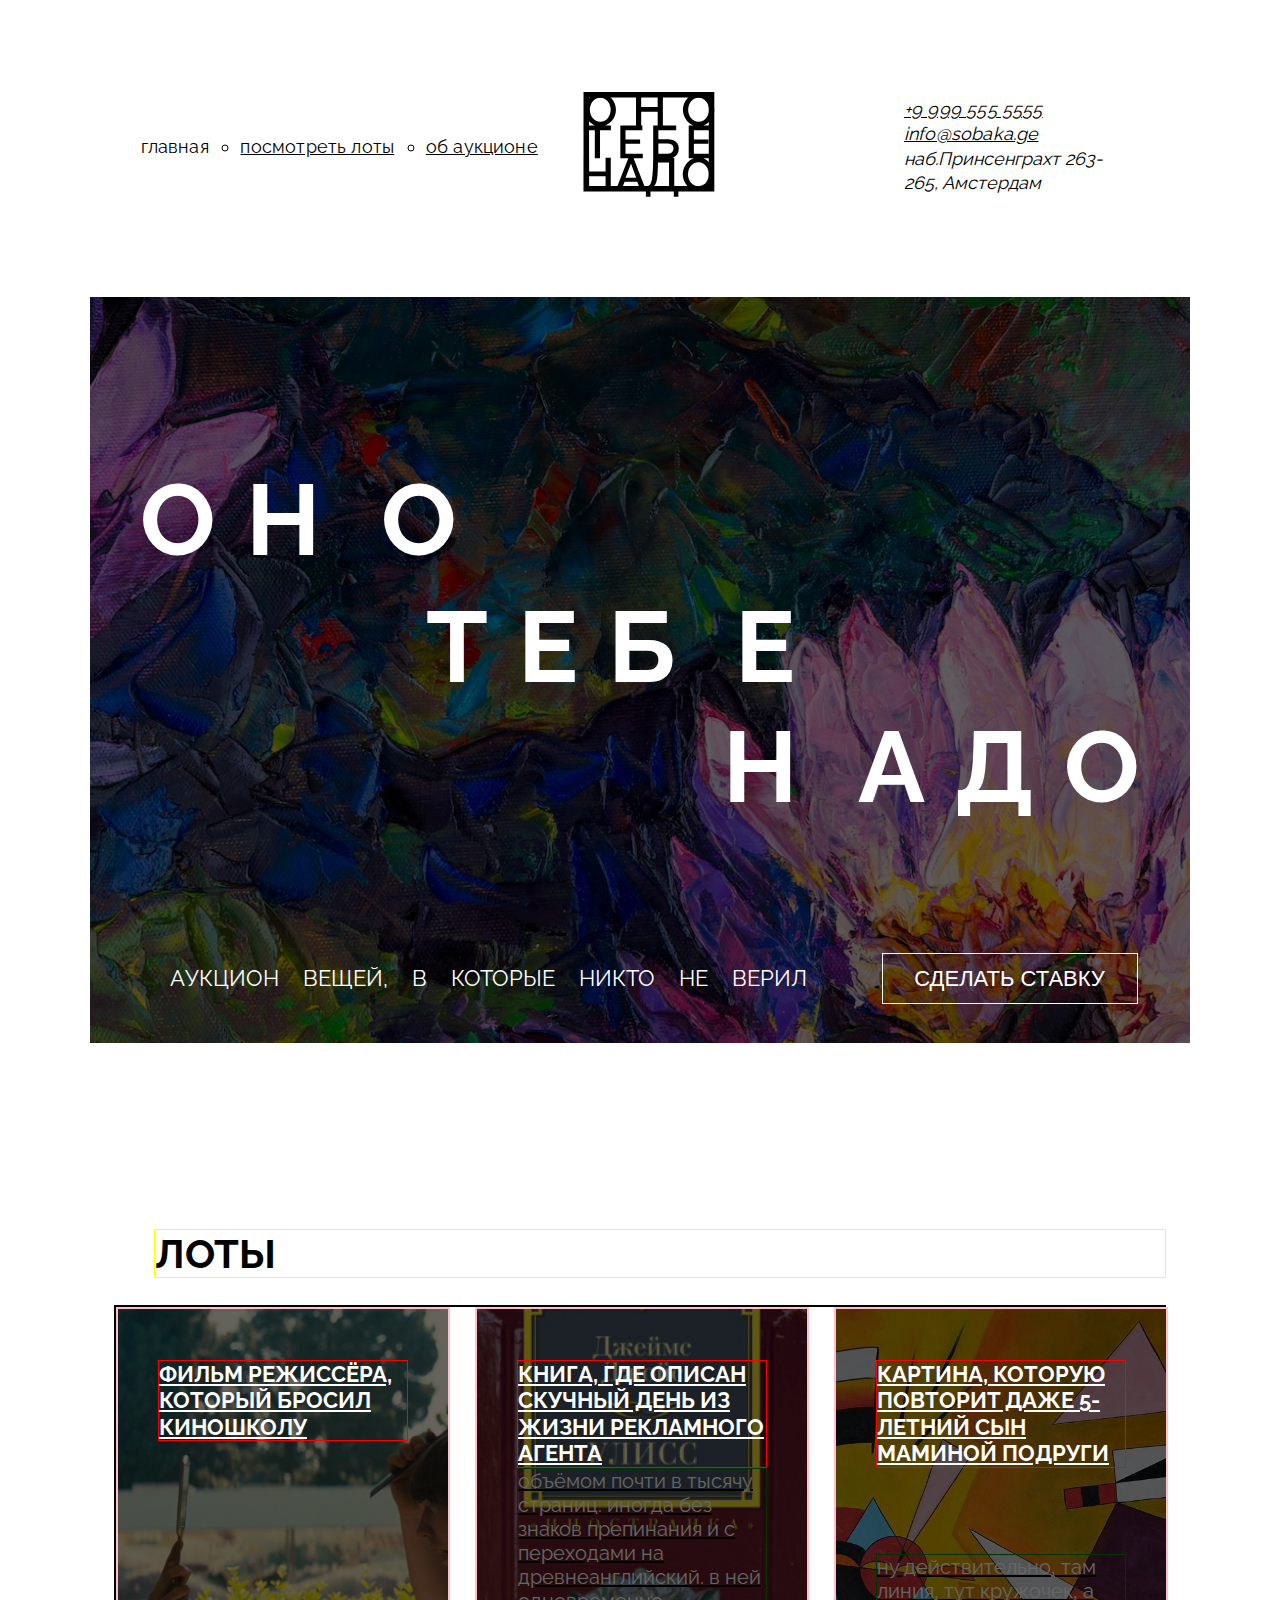
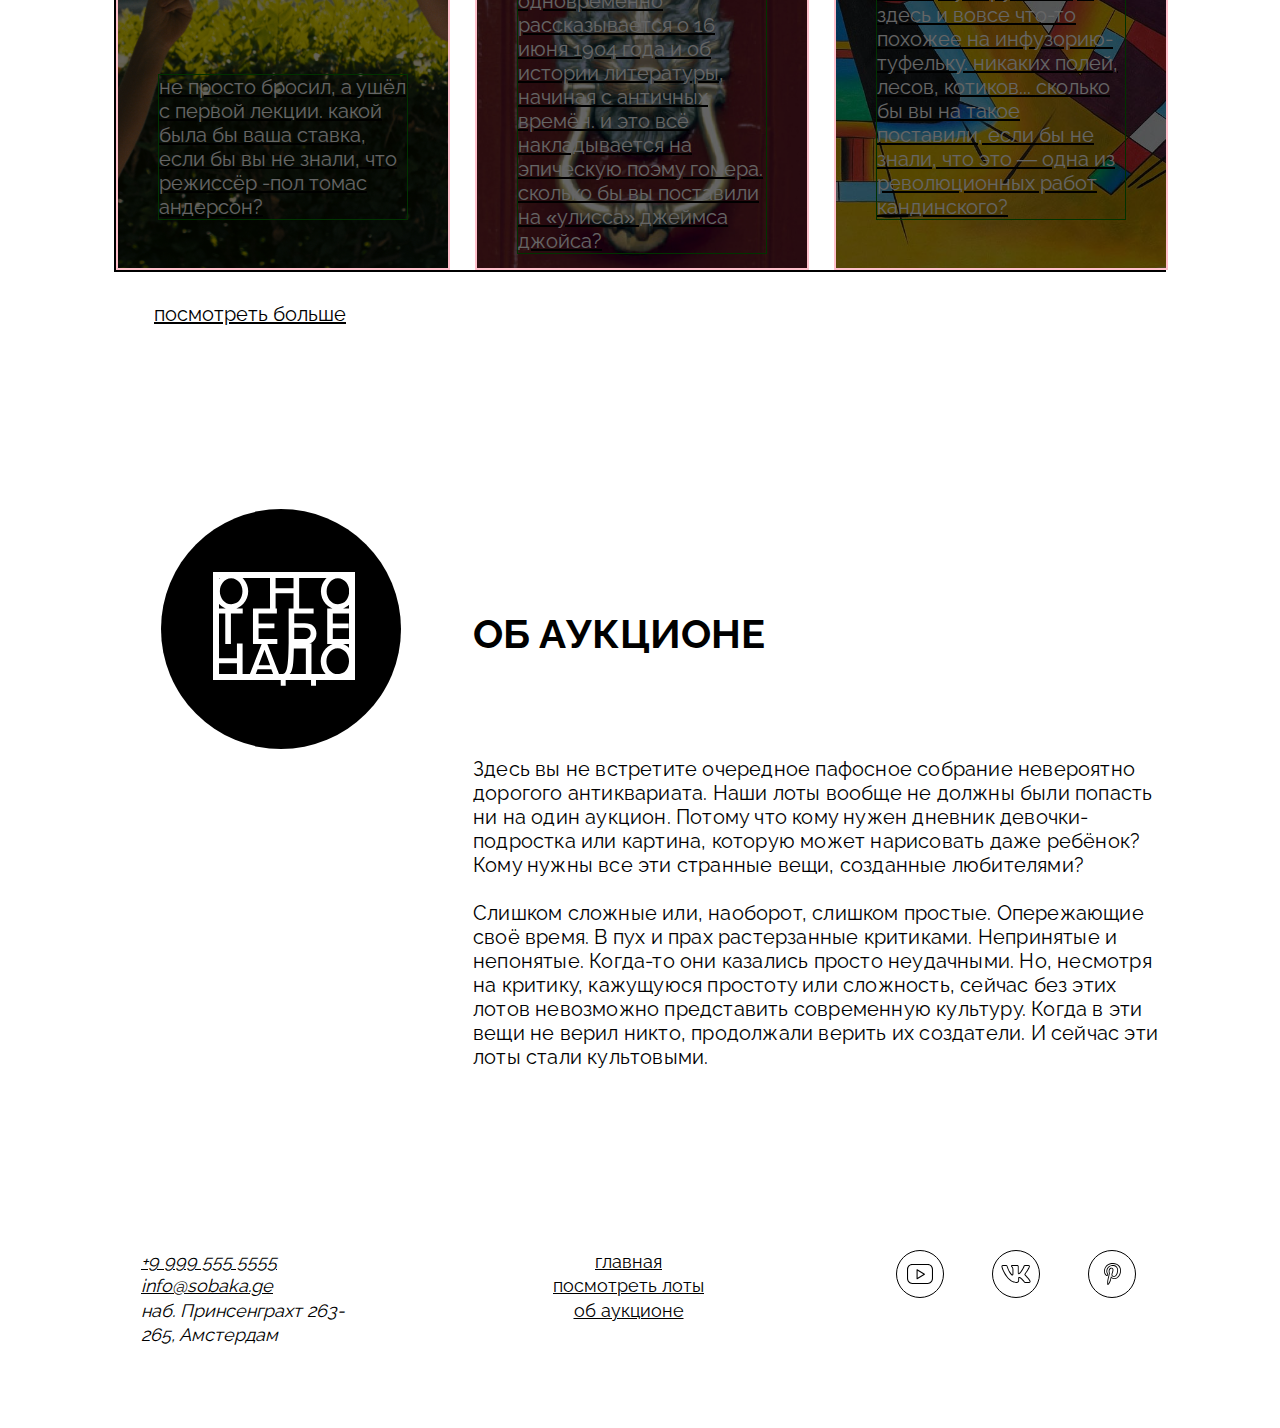
==== index.html @ 17075f92 "Ещё одна версия" ====
<!DOCTYPE html>
<html lang="ru">
<head>
    <meta charset="UTF-8">
    <meta http-equiv="X-UA-Compatible" content="IE=edge"/>
    <meta name="viewport" content="width=device-width, initial-scale=1.0">
    <title>Оно тебе надо</title>
    <link rel="stylesheet" href="fonts/fonts.css">
    <link rel="stylesheet" href="styles/global.css">
    <link rel="stylesheet" href="styles/style.css">
</head>
<body>
    <header class="header">
        <nav class="header-menu">
            <ul class="header-links-list">
                <li class="header-links-list-item header-links-list-active">
                    <a class="header-link header-link-active">главная</a>
                </li>
                <li class="header-links-list-item">
                    <a href="#0" class="header-link">посмотреть лоты</a>
                </li>
                <li class="header-links-list-item">
                    <a href="#0" class="header-link">об аукционе</a>
                </li>
            </ul>
        </nav>
        <div class="header-logo">
            <a href="#0">
                <img src="images/логотипы/logo-black.svg" alt="Логотип проекта" class="header-logo-image">
            </a>
        </div>
        <address class="header-address">
            <a href="tel:+99995555555" class="contact-link">+9 999 555 5555</a>
            <a href="mailto:info@sobaka.ge" class="contact-link">info@sobaka.ge</a>наб.Принсенграхт 263- <br> 265, Амстердам
        </address>
    </header>
    <main>
        <section class="cover">
            <div class="overlay">
            </div>
            <h1 class="cover-title">
                <span class="aligned-text">o<span class="letter-spacing-extended">но</span></span>
                <span class="aligned-text-center">те<span class="letter-spacing-extended">бе</span></span>
                <span class="aligned-text-right"><span class="letter-spacing-extended">н</span>ад<span class="no-letter-spacing">о</span></span>
            </h1>
            <div class="cover-description">
                <p class="text-description">Аукцион вещей, в которые никто не верил</p>
                <button class="button" type="submit">Сделать ставку</button>
            </div>
        </section>
        <section class="lots">
            <h2 class="lots-title">Лоты</h2>
            <ul class="list-lots">
                <li>
                    <a href="#0">
                        <article class="card card-film">
                            <div class="overlay"></div>
                            <h3 class="card-title">Фильм режиссёра, который бросил киношколу</h3>
                            <P class="card-text">
                                Не просто бросил, а ушёл с первой лекции. Какой была бы ваша ставка, если бы вы не знали, что режиссёр -Пол Томас Андерсон?
                            </P>
                        </article>
                    </a>
                </li>
                <li class="lots-card-list-item">
                    <a href="#0" class="card-link">
                        <article class="card card-book">
                            <div class="overlay"></div>
                            <h3 class="card-title">Книга, где описан скучный день из жизни рекламного агента</h3>
                            <p class="card-text">
                                Объёмом почти в тысячу страниц. Иногда без знаков препинания и с переходами на древнеанглийский. В ней одновременно рассказывается о 16 июня 1904 года и об истории литературы, начиная с античных времён. И это всё накладывается на эпическую поэму Гомера. Сколько бы вы поставили на «Улисса» Джеймса Джойса?
                            </p>
                        </article>
                    </a>
                </li>
                <li class="lots-card-list-item">
                    <a href="#0" class="card-link">
                        <article class="card card-picture">
                            <div class="overlay">
                            </div>
                            <h3 class="card-title">Картина, которую повторит даже 5-летний сын маминой подруги</h3>
                            <p class="card-text">Ну действительно, там линия, тут кружочек, а здесь и вовсе что-то похожее на инфузорию-туфельку. Никаких полей, лесов, котиков... Сколько бы вы на такое поставили, если бы не знали, что это — одна из революционных работ Кандинского?</p>
                        </article>
                    </a>
                </li>
            </ul>
            <a href="#0" class="more-link">посмотреть больше</a>
        </section>
        <section class="about">
            <div class="about-column">
                <div class="about-logo">
                    <img 
                    src="images/логотипы/logo-white.svg" 
                    alt="Логотип проекта" 
                    class="about-logo-image"/> 
                </div>
                <article>
                    <h2 class="about-title">об аукционе</h2>
                    <p class="about-text">Здесь вы не встретите очередное пафосное собрание невероятно дорогого антиквариата. Наши лоты вообще не должны были попасть ни на один аукцион. Потому что кому нужен дневник девочки-подростка или картина, которую может нарисовать даже ребёнок? Кому нужны все эти странные вещи, созданные любителями?</p>
                    <p class="about-text">Слишком сложные или, наоборот, слишком простые. Опережающие своё время. В пух и прах растерзанные критиками. Непринятые и непонятые. Когда-то они казались просто неудачными. Но, несмотря
                        на критику, кажущуюся простоту или сложность, сейчас без этих лотов невозможно представить современную культуру. Когда в эти вещи не верил никто, продолжали верить их создатели. И сейчас эти лоты стали культовыми. </p>
                </article>
            </div>
        </section>
    </main>
    <footer class="footer">
        <address class="contact-address footer-address">        
            <a href="tel:+99995555555">+9 999 555 5555</a> <br>
            <a href="mailto:info@sobaka.ge">info@sobaka.ge</a> <br>
                    наб. Принсенграхт 263- 
                    <br> 265, Амстердам
            </address>
        <nav class="footer-menu">
            <ul class="footer-link-list">
                <li class="footer-link-item ">
                    <a class="item-no-underline" href="#0">главная</a>
                </li>
                <li class="footer-link-item">
                    <a class="item-no-underline" href="#0">посмотреть лоты</a></li>
                <li class="footer-link-item">
                    <a class="item-no-underline" href="#0">об аукционе</a> </li>
            </ul>
        </nav>
        <ul class="logo-menu">
            <li class="logo-link-item">
                <a href="#0"></a>
                    <img class="img-logo" 
                    src="images/icons/yt.svg" 
                    alt="иконка ютуба">
            </li>
            <li class="logo-link-item">
                <a href="#0"></a>
                    <img 
                    class="img-logo" 
                    src="images/icons/vk (1).svg" 
                    alt="иконка вк">
            </li>
            <li class="logo-link-item">
                <a href="#0"></a>
                    <img 
                    class="img-logo" 
                    src="images/icons/pinterest (1).svg" 
                    alt="иконка пинтереста">
            </li>
        </ul>
    </footer>
</body>
</html>
---- fonts/fonts.css ----
@font-face {
  font-family: Raleway;
  src:
    url(./Raleway-Regular.woff2) format('woff2'),
    url(./Raleway-Regular.woff) format('woff');
  font-weight: normal;
  font-display: swap;
}

@font-face {
  font-family: Raleway;
  src:
    url(./Raleway-Bold.woff2) format('woff2'),
    url(./Raleway-Bold.woff) format('woff');
  font-weight: bold;
  font-display: swap;
}
---- styles/global.css ----
*,
*::before,
*::after { 
    box-sizing: border-box;
} 

body {
    width: 1100px;
    height: 3028px;
    margin: 0 auto;
    font-family: Raleway, sans-serif;
    color: black;
    font-size: 18px;
    font-style: normal;
    font-weight: 400;
    line-height: normal;
}

h1,
h2,
h3,
h4,
h5,
h6,
p,
ul,
ol,
li,
blockquote {
    margin: 0;
    padding: 0;
}

a {
    color: inherit;
}

img {
    width: 100%;
}
---- styles/style.css ----
.header {
  padding: 92px 52px 96px 50.52px;
  display: grid;
  grid-template-columns: 1fr 1fr 1fr;
  align-items: center;
  gap: 36px;
}

.header-logo-image {
  width: 148px;
  height: 105px;
}

.header-links-list {
  display: flex;
  list-style: circle;
  gap: 31.7px;
  letter-spacing: 0.18px;
  white-space: nowrap;
}

.header-links-list-active {
  list-style: none;
  text-decoration: none;
}

.header-address {
  display: flex;
  flex-direction: column;
  align-items: start;
  padding-left: 30px;
  line-height: 24.3px;
}

.contact-link {
  letter-spacing: 0.18px;
}

.cover {
  padding: 165px 50px 51px;
  margin-bottom: 186px;
  position: relative;
  background-image: url(../images/cover.jpg);
  background-size: cover;
  background-repeat: no-repeat;
  background-position: center;
}

.overlay {
  background-color: rgba(0, 0, 0, 0.6);
  background-size: cover;
  inset: 0;
  position: absolute;
  z-index: 1;
}

.cover-title {
  color: white;
  display: flex;
  flex-direction: column;
  position: relative;
  z-index: 2;
  gap: 20px;
  font-weight: 700;
  font-size: 100px;
  text-transform: uppercase;
  letter-spacing: 30px;
  word-spacing: 20px;
  line-height: 100px;
}

.cover-description {
  padding-top: 147px;
  display: flex;
  flex-direction: row;
  align-items: center;
  position: relative;
  z-index: 2;
}

.text-description {
  color: white;
  font-size: 22px;
  text-transform: uppercase;
  line-height: 28px;
  word-spacing: 18px;
  padding-left: 30px;
}

.button {
  color: white;
  background-color: transparent;
  font-size: 22px;
  font-weight: 500;
  text-transform: uppercase;
  width: 256px;
  height: 51px;
  border: 1px solid white;
  padding: 12px 32px 11px 31px;
  position: absolute;
  white-space: nowrap;
  left: 742px;
}

.aligned-text :first-child {
  line-height: 115px;
}

.aligned-text {
  display: flex;
  justify-content: start;
  align-items: center;
}

.aligned-text-center {
  display: flex;
  justify-content: center;
  align-items: center;
}

.aligned-text-right {
  display: flex;
  justify-content: end;
  align-items: end;
}

.letter-spacing-extended {
  letter-spacing: 60px;
}

.no-letter-spacing {
  letter-spacing: 0;
}

.lots {
  margin: 0 24px;
}

.lots-title {
  margin: 0 0 27px 40px;
  font-size: 40px;
  font-weight: 700;
  text-transform: uppercase;
  border: 1px solid yellow;
}

.list-lots {
  display: flex;
  gap: 25px;
  position: relative;
  z-index: 1;
  list-style: none;
  flex-wrap: nowrap;
  border: 2px solid black;
}

.card {
  border: 2px solid pink;
  display: flex;
  flex-direction: column;
  color: white;
  font-size: 22px;
  line-height: 26.4px;
  width: 334px;
  height: 563px;
  position: relative;
  background-position: center;
  background-size: cover;
  background-repeat: no-repeat;
  text-transform: uppercase;
  padding: 0 40px 48px 40px;
  justify-content: space-between;
}

.card-title {
  border: 1px solid red;
  text-align: left;
  font-size: 22px;
  text-decoration-line: underline;
  position: relative;
  z-index: 2;
  line-height: 26.4px;
  display: flex;
  flex-wrap: no-wrap;
  margin-top: 51px;
}

.card-text {
  border: 1px solid green;
  display: flex;
  position: relative;
  text-decoration: none;
  text-transform: lowercase;
  font-size: 20px;
  line-height: 24px;
  align-items: start;
}

.card-film {
  background-image: url(../images/лоты/card-lot-01.jpg);
}

.card-book {
  background-image: url(../images/лоты/card-lot-02.jpg);
}

.card-picture {
  background-image: url(../images/лоты/card-lot-03.jpg);
}

.more-link {
  display: block;
  margin: 30px 0 148px 40px;
  font-size: 20px;
}

.about {
  padding: 35px 24px 157px 71px;
}

.about-column {
  display: flex;
  justify-content: start;
}

.about-logo {
  width: 240px;
  border-radius: 50%;
  display: flex;
  align-self: start;
  background-color: black;
}

.about-logo-image {
  margin: 63px 48px;
  width: 148px;
  height: 114px;
}

.about-title {
  padding: 101px 0 100px 72px;
  display: flex;
  justify-content: start;
  justify-self: start;
  text-transform: uppercase;
  font-size: 40px;
  font-weight: 700;
}

.about-text {
  padding: 0 0 24px 72px;
  display: flex;
  font-size: 20px;
  line-height: 24px;
  gap: 26px;
  letter-spacing: 0.2px;
}

.footer {
  display: flex;
  text-align: center;
  padding: 0 50px 0 51px;
  line-height: 24.3px;
}

.footer-link-item {
  list-style: none;
}

.logo-menu {
  display: flex;
  padding-left: 144px;
  align-items: center;
}

.img-logo {
  width: 48px;
}

.logo-link-item {
  list-style: none;
  display: flex;
  align-self: start;
  padding-left: 48px;
}

.footer-address {
  text-align: left;
  white-space: nowrap;
}

.footer-menu {
  padding-left: 208px;
  white-space: nowrap;
}
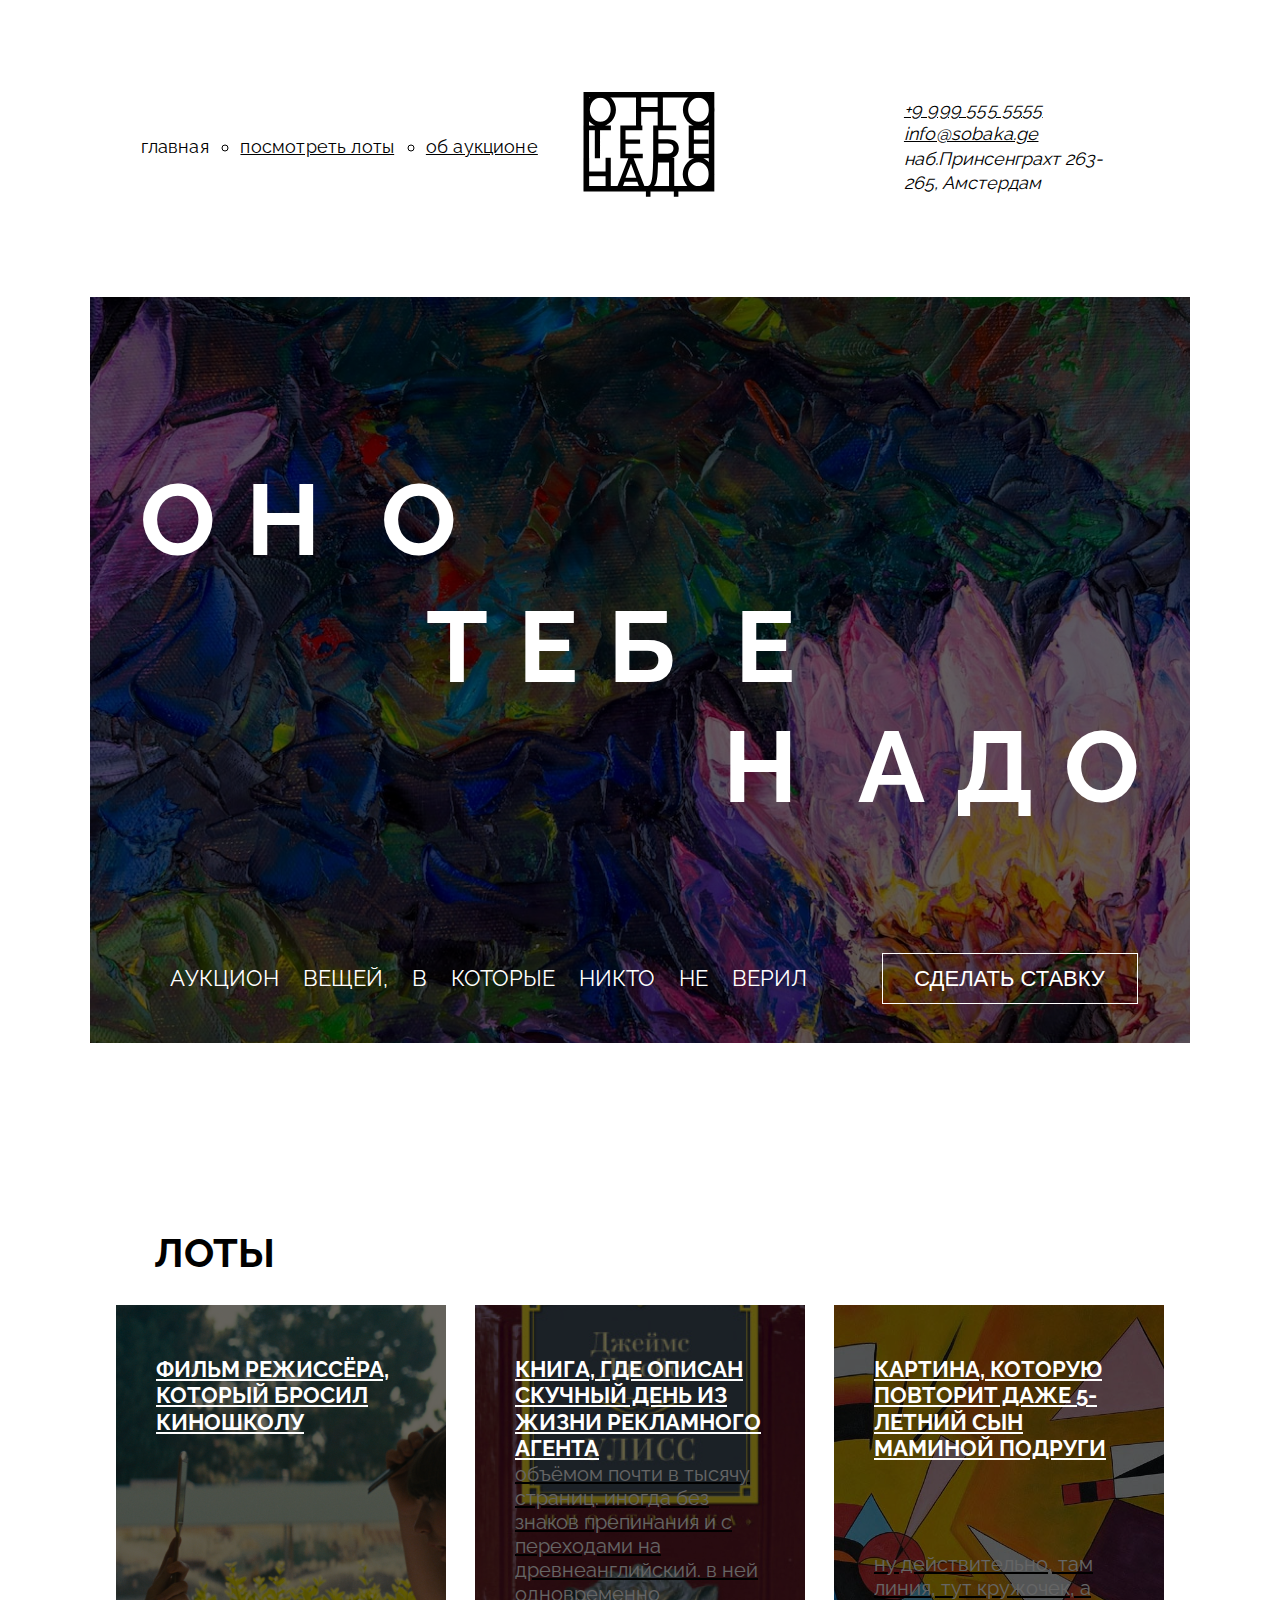
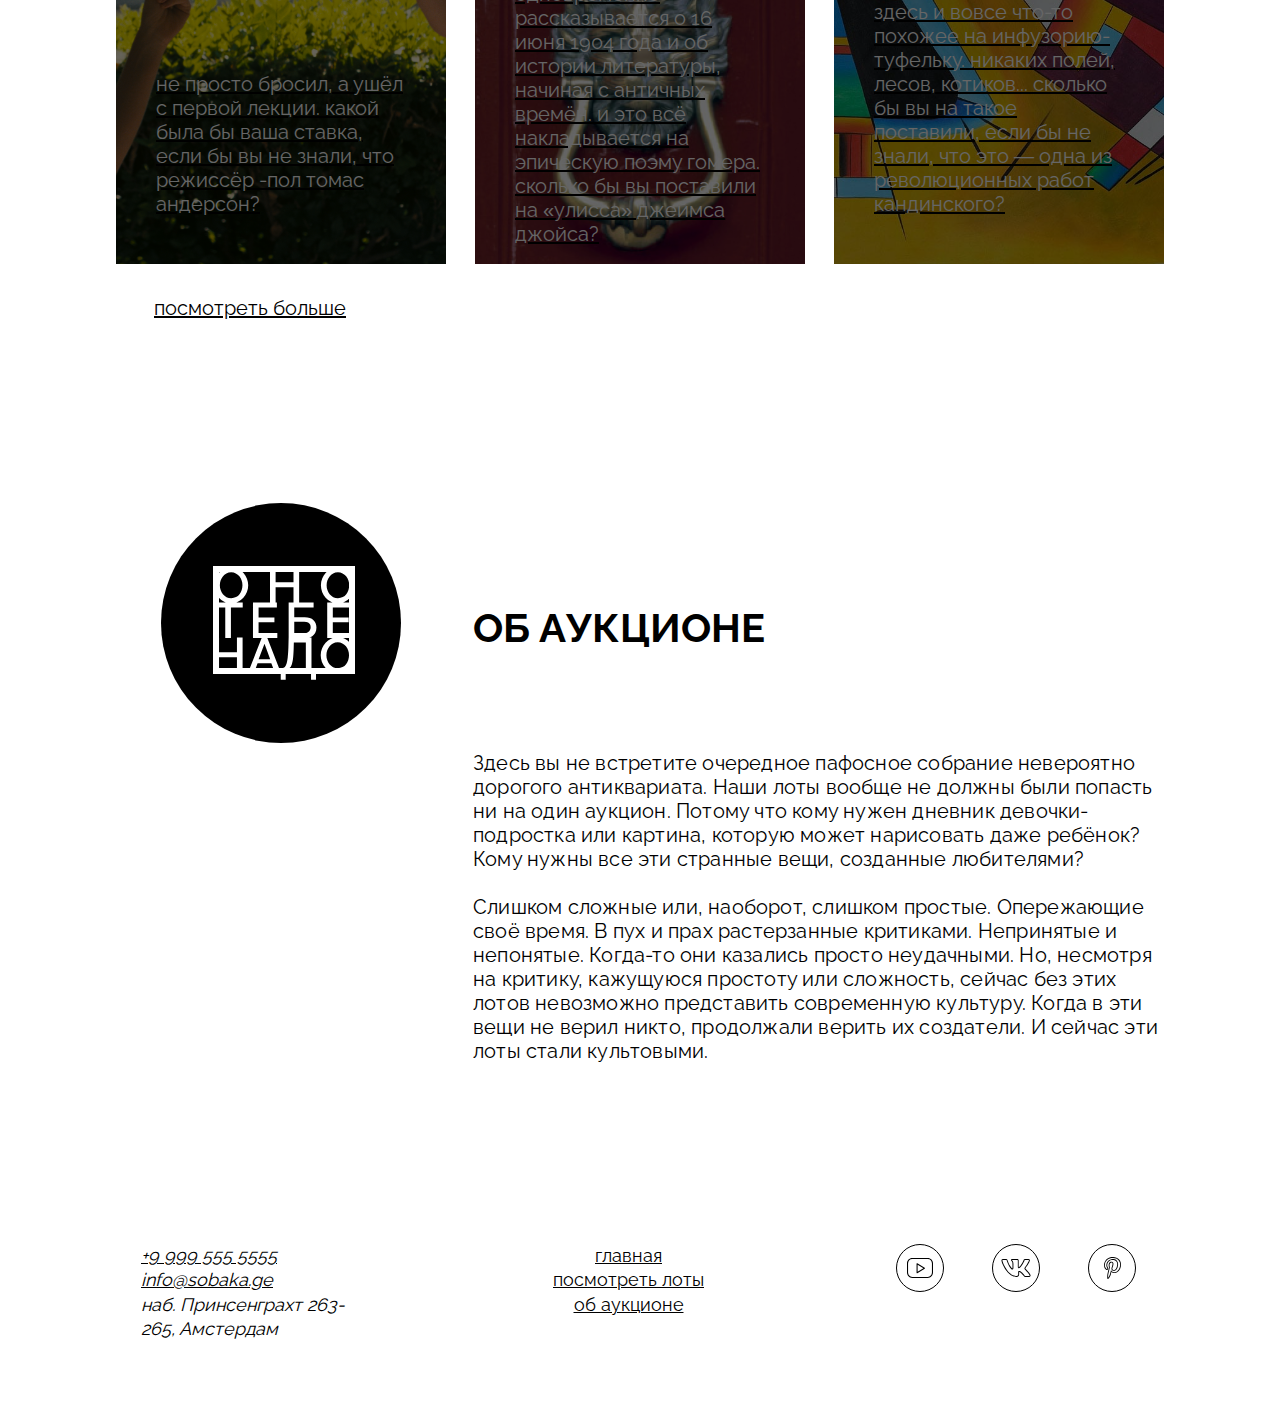
==== commit e090cd71: "two" ====
--- a/index.html
+++ b/index.html
@@ -1,149 +1,193 @@
-
 <!DOCTYPE html>
 <html lang="ru">
-<head>
-    <meta charset="UTF-8">
-    <meta http-equiv="X-UA-Compatible" content="IE=edge"/>
-    <meta name="viewport" content="width=device-width, initial-scale=1.0">
+  <head>
+    <meta charset="UTF-8" />
+    <meta http-equiv="X-UA-Compatible" content="IE=edge" />
+    <meta name="viewport" content="width=device-width, initial-scale=1.0" />
     <title>Оно тебе надо</title>
-    <link rel="stylesheet" href="fonts/fonts.css">
-    <link rel="stylesheet" href="styles/global.css">
-    <link rel="stylesheet" href="styles/style.css">
-</head>
-<body>
+    <link rel="stylesheet" href="fonts/fonts.css" />
+    <link rel="stylesheet" href="styles/global.css" />
+    <link rel="stylesheet" href="styles/style.css" />
+  </head>
+  <body>
     <header class="header">
-        <nav class="header-menu">
-            <ul class="header-links-list">
-                <li class="header-links-list-item header-links-list-active">
-                    <a class="header-link header-link-active">главная</a>
-                </li>
-                <li class="header-links-list-item">
-                    <a href="#0" class="header-link">посмотреть лоты</a>
-                </li>
-                <li class="header-links-list-item">
-                    <a href="#0" class="header-link">об аукционе</a>
-                </li>
-            </ul>
-        </nav>
-        <div class="header-logo">
-            <a href="#0">
-                <img src="images/логотипы/logo-black.svg" alt="Логотип проекта" class="header-logo-image">
-            </a>
-        </div>
-        <address class="header-address">
-            <a href="tel:+99995555555" class="contact-link">+9 999 555 5555</a>
-            <a href="mailto:info@sobaka.ge" class="contact-link">info@sobaka.ge</a>наб.Принсенграхт 263- <br> 265, Амстердам
-        </address>
+      <nav class="header-menu">
+        <ul class="header-links-list">
+          <li class="header-links-list-item header-links-list-active">
+            <a class="header-link header-link-active">главная</a>
+          </li>
+          <li class="header-links-list-item">
+            <a href="#0" class="header-link">посмотреть лоты</a>
+          </li>
+          <li class="header-links-list-item">
+            <a href="#0" class="header-link">об аукционе</a>
+          </li>
+        </ul>
+      </nav>
+      <div class="header-logo">
+        <a href="#0">
+          <img
+            src="images/логотипы/logo-black.svg"
+            alt="Логотип проекта"
+            class="header-logo-image"
+          />
+        </a>
+      </div>
+      <address class="header-address">
+        <a href="tel:+99995555555" class="contact-link">+9 999 555 5555</a>
+        <a href="mailto:info@sobaka.ge" class="contact-link">info@sobaka.ge</a
+        >наб.Принсенграхт 263- <br />
+        265, Амстердам
+      </address>
     </header>
     <main>
-        <section class="cover">
-            <div class="overlay">
-            </div>
-            <h1 class="cover-title">
-                <span class="aligned-text">o<span class="letter-spacing-extended">но</span></span>
-                <span class="aligned-text-center">те<span class="letter-spacing-extended">бе</span></span>
-                <span class="aligned-text-right"><span class="letter-spacing-extended">н</span>ад<span class="no-letter-spacing">о</span></span>
-            </h1>
-            <div class="cover-description">
-                <p class="text-description">Аукцион вещей, в которые никто не верил</p>
-                <button class="button" type="submit">Сделать ставку</button>
-            </div>
-        </section>
-        <section class="lots">
-            <h2 class="lots-title">Лоты</h2>
-            <ul class="list-lots">
-                <li>
-                    <a href="#0">
-                        <article class="card card-film">
-                            <div class="overlay"></div>
-                            <h3 class="card-title">Фильм режиссёра, который бросил киношколу</h3>
-                            <P class="card-text">
-                                Не просто бросил, а ушёл с первой лекции. Какой была бы ваша ставка, если бы вы не знали, что режиссёр -Пол Томас Андерсон?
-                            </P>
-                        </article>
-                    </a>
-                </li>
-                <li class="lots-card-list-item">
-                    <a href="#0" class="card-link">
-                        <article class="card card-book">
-                            <div class="overlay"></div>
-                            <h3 class="card-title">Книга, где описан скучный день из жизни рекламного агента</h3>
-                            <p class="card-text">
-                                Объёмом почти в тысячу страниц. Иногда без знаков препинания и с переходами на древнеанглийский. В ней одновременно рассказывается о 16 июня 1904 года и об истории литературы, начиная с античных времён. И это всё накладывается на эпическую поэму Гомера. Сколько бы вы поставили на «Улисса» Джеймса Джойса?
-                            </p>
-                        </article>
-                    </a>
-                </li>
-                <li class="lots-card-list-item">
-                    <a href="#0" class="card-link">
-                        <article class="card card-picture">
-                            <div class="overlay">
-                            </div>
-                            <h3 class="card-title">Картина, которую повторит даже 5-летний сын маминой подруги</h3>
-                            <p class="card-text">Ну действительно, там линия, тут кружочек, а здесь и вовсе что-то похожее на инфузорию-туфельку. Никаких полей, лесов, котиков... Сколько бы вы на такое поставили, если бы не знали, что это — одна из революционных работ Кандинского?</p>
-                        </article>
-                    </a>
-                </li>
-            </ul>
-            <a href="#0" class="more-link">посмотреть больше</a>
-        </section>
-        <section class="about">
-            <div class="about-column">
-                <div class="about-logo">
-                    <img 
-                    src="images/логотипы/logo-white.svg" 
-                    alt="Логотип проекта" 
-                    class="about-logo-image"/> 
-                </div>
-                <article>
-                    <h2 class="about-title">об аукционе</h2>
-                    <p class="about-text">Здесь вы не встретите очередное пафосное собрание невероятно дорогого антиквариата. Наши лоты вообще не должны были попасть ни на один аукцион. Потому что кому нужен дневник девочки-подростка или картина, которую может нарисовать даже ребёнок? Кому нужны все эти странные вещи, созданные любителями?</p>
-                    <p class="about-text">Слишком сложные или, наоборот, слишком простые. Опережающие своё время. В пух и прах растерзанные критиками. Непринятые и непонятые. Когда-то они казались просто неудачными. Но, несмотря
-                        на критику, кажущуюся простоту или сложность, сейчас без этих лотов невозможно представить современную культуру. Когда в эти вещи не верил никто, продолжали верить их создатели. И сейчас эти лоты стали культовыми. </p>
-                </article>
-            </div>
-        </section>
+      <section class="cover">
+        <div class="overlay"></div>
+        <h1 class="cover-title">
+          <span class="aligned-text"
+            >o<span class="letter-spacing-extended">но</span></span
+          >
+          <span class="aligned-text-center"
+            >те<span class="letter-spacing-extended">бе</span></span
+          >
+          <span class="aligned-text-right"
+            ><span class="letter-spacing-extended">н</span>ад<span
+              class="no-letter-spacing"
+              >о</span
+            ></span
+          >
+        </h1>
+        <div class="cover-description">
+          <p class="text-description">
+            Аукцион вещей, в которые никто не верил
+          </p>
+          <button class="button" type="submit">Сделать ставку</button>
+        </div>
+      </section>
+      <section class="lots">
+        <h2 class="lots-title">Лоты</h2>
+        <ul class="list-lots">
+          <li>
+            <a href="#0">
+              <article class="card card-film">
+                <div class="overlay"></div>
+                <h3 class="card-title">
+                  Фильм режиссёра, который бросил киношколу
+                </h3>
+                <p class="card-text">
+                  Не просто бросил, а ушёл с первой лекции. Какой была бы ваша
+                  ставка, если бы вы не знали, что режиссёр -Пол Томас Андерсон?
+                </p>
+              </article>
+            </a>
+          </li>
+          <li class="lots-card-list-item">
+            <a href="#0" class="card-link">
+              <article class="card card-book">
+                <div class="overlay"></div>
+                <h3 class="card-title">
+                  Книга, где описан скучный день из жизни рекламного агента
+                </h3>
+                <p class="card-text">
+                  Объёмом почти в тысячу страниц. Иногда без знаков препинания и
+                  с переходами на древнеанглийский. В ней одновременно
+                  рассказывается о 16 июня 1904 года и об истории литературы,
+                  начиная с античных времён. И это всё накладывается на
+                  эпическую поэму Гомера. Сколько бы вы поставили на «Улисса»
+                  Джеймса Джойса?
+                </p>
+              </article>
+            </a>
+          </li>
+          <li class="lots-card-list-item">
+            <a href="#0" class="card-link">
+              <article class="card card-picture">
+                <div class="overlay"></div>
+                <h3 class="card-title">
+                  Картина, которую повторит даже 5-летний сын маминой подруги
+                </h3>
+                <p class="card-text">
+                  Ну действительно, там линия, тут кружочек, а здесь и вовсе
+                  что-то похожее на инфузорию-туфельку. Никаких полей, лесов,
+                  котиков... Сколько бы вы на такое поставили, если бы не знали,
+                  что это — одна из революционных работ Кандинского?
+                </p>
+              </article>
+            </a>
+          </li>
+        </ul>
+        <a href="#0" class="more-link">посмотреть больше</a>
+      </section>
+      <section class="about">
+        <div class="about-column">
+          <div class="about-logo">
+            <img
+              src="images/логотипы/logo-white.svg"
+              alt="Логотип проекта"
+              class="about-logo-image"
+            />
+          </div>
+          <article>
+            <h2 class="about-title">об аукционе</h2>
+            <p class="about-text">
+              Здесь вы не встретите очередное пафосное собрание невероятно
+              дорогого антиквариата. Наши лоты вообще не должны были попасть ни
+              на один аукцион. Потому что кому нужен дневник девочки-подростка
+              или картина, которую может нарисовать даже ребёнок? Кому нужны все
+              эти странные вещи, созданные любителями?
+            </p>
+            <p class="about-text">
+              Слишком сложные или, наоборот, слишком простые. Опережающие своё
+              время. В пух и прах растерзанные критиками. Непринятые и
+              непонятые. Когда-то они казались просто неудачными. Но, несмотря
+              на критику, кажущуюся простоту или сложность, сейчас без этих
+              лотов невозможно представить современную культуру. Когда в эти
+              вещи не верил никто, продолжали верить их создатели. И сейчас эти
+              лоты стали культовыми.
+            </p>
+          </article>
+        </div>
+      </section>
     </main>
     <footer class="footer">
-        <address class="contact-address footer-address">        
-            <a href="tel:+99995555555">+9 999 555 5555</a> <br>
-            <a href="mailto:info@sobaka.ge">info@sobaka.ge</a> <br>
-                    наб. Принсенграхт 263- 
-                    <br> 265, Амстердам
-            </address>
-        <nav class="footer-menu">
-            <ul class="footer-link-list">
-                <li class="footer-link-item ">
-                    <a class="item-no-underline" href="#0">главная</a>
-                </li>
-                <li class="footer-link-item">
-                    <a class="item-no-underline" href="#0">посмотреть лоты</a></li>
-                <li class="footer-link-item">
-                    <a class="item-no-underline" href="#0">об аукционе</a> </li>
-            </ul>
-        </nav>
-        <ul class="logo-menu">
-            <li class="logo-link-item">
-                <a href="#0"></a>
-                    <img class="img-logo" 
-                    src="images/icons/yt.svg" 
-                    alt="иконка ютуба">
-            </li>
-            <li class="logo-link-item">
-                <a href="#0"></a>
-                    <img 
-                    class="img-logo" 
-                    src="images/icons/vk (1).svg" 
-                    alt="иконка вк">
-            </li>
-            <li class="logo-link-item">
-                <a href="#0"></a>
-                    <img 
-                    class="img-logo" 
-                    src="images/icons/pinterest (1).svg" 
-                    alt="иконка пинтереста">
-            </li>
+      <address class="contact-address footer-address">
+        <a href="tel:+99995555555">+9 999 555 5555</a> <br />
+        <a href="mailto:info@sobaka.ge">info@sobaka.ge</a> <br />
+        наб. Принсенграхт 263-
+        <br />
+        265, Амстердам
+      </address>
+      <nav class="footer-menu">
+        <ul class="footer-link-list">
+          <li class="footer-link-item">
+            <a class="item-no-underline" href="#0">главная</a>
+          </li>
+          <li class="footer-link-item">
+            <a class="item-no-underline" href="#0">посмотреть лоты</a>
+          </li>
+          <li class="footer-link-item">
+            <a class="item-no-underline" href="#0">об аукционе</a>
+          </li>
         </ul>
+      </nav>
+      <ul class="logo-menu">
+        <li class="logo-link-item">
+          <a href="#0"></a>
+          <img class="img-logo" src="./images/иконки/yt.svg" alt="иконка ютуба" />
+        </li>
+        <li class="logo-link-item">
+          <a href="#0"></a>
+          <img class="img-logo" src="./images/иконки/vk (1).svg" alt="иконка вк" />
+        </li>
+        <li class="logo-link-item">
+          <a href="#0"></a>
+          <img
+            class="img-logo"
+            src="./images/иконки/pinterest (1).svg"
+            alt="иконка пинтереста"
+          />
+        </li>
+      </ul>
     </footer>
-</body>
-</html>+  </body>
+</html>
--- a/styles/style.css
+++ b/styles/style.css
@@ -141,7 +141,6 @@
   font-size: 40px;
   font-weight: 700;
   text-transform: uppercase;
-  border: 1px solid yellow;
 }
 
 .list-lots {
@@ -151,11 +150,10 @@
   z-index: 1;
   list-style: none;
   flex-wrap: nowrap;
-  border: 2px solid black;
 }
 
 .card {
-  border: 2px solid pink;
+  border: 2px solid white;
   display: flex;
   flex-direction: column;
   color: white;
@@ -173,7 +171,6 @@
 }
 
 .card-title {
-  border: 1px solid red;
   text-align: left;
   font-size: 22px;
   text-decoration-line: underline;
@@ -186,7 +183,6 @@
 }
 
 .card-text {
-  border: 1px solid green;
   display: flex;
   position: relative;
   text-decoration: none;
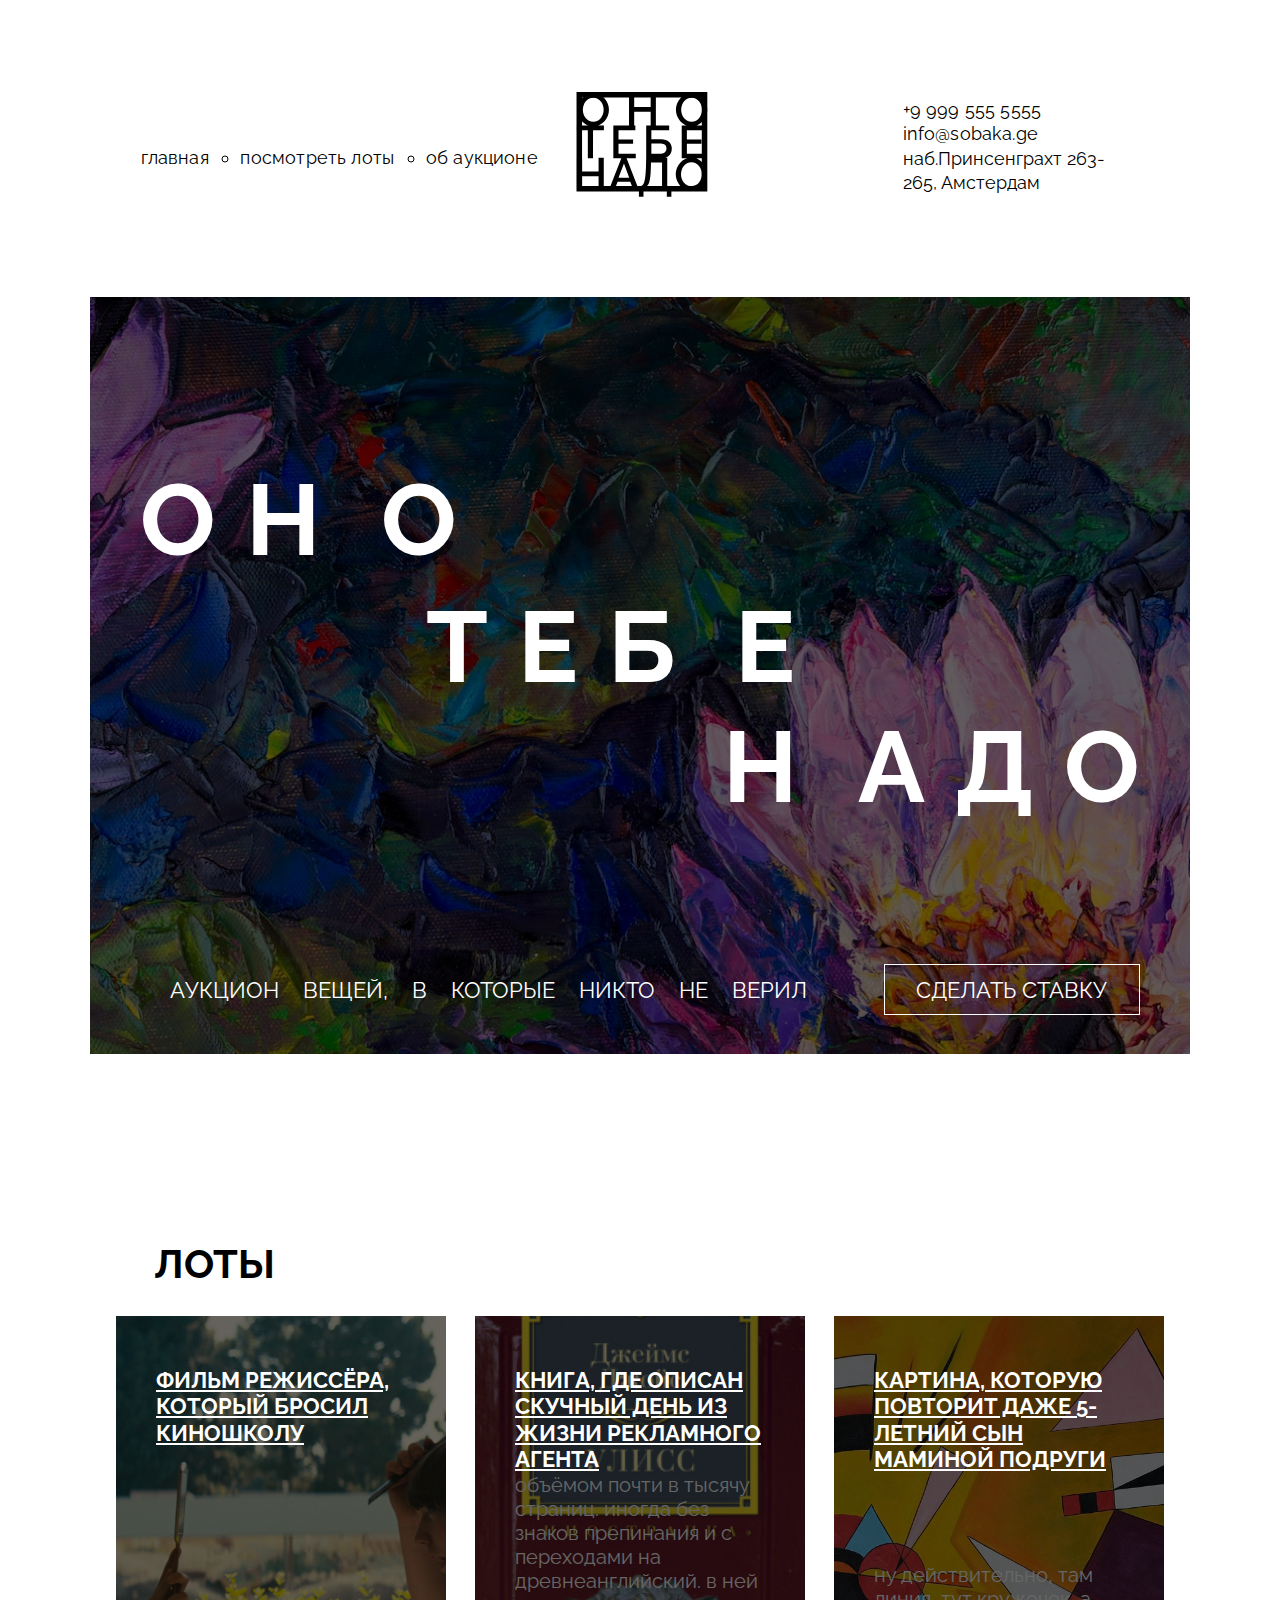
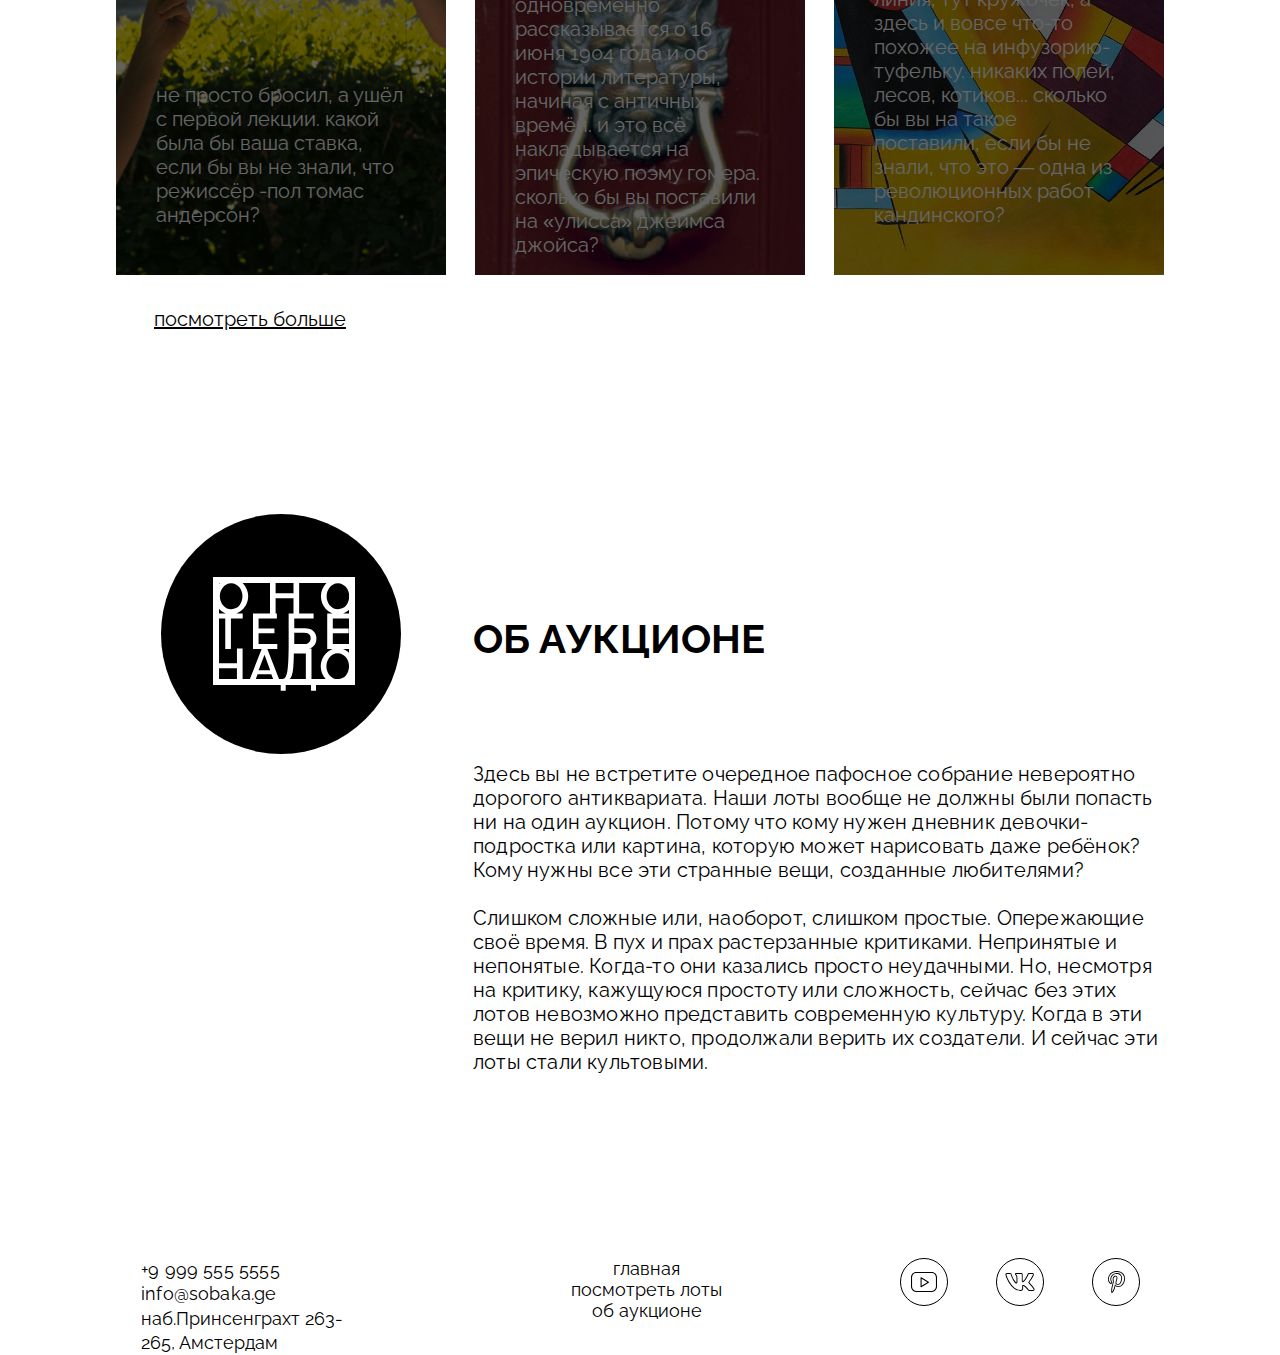
==== commit 87f01c44: "отредактировала index.html, global.css, style.css" ====
--- a/index.html
+++ b/index.html
@@ -33,7 +33,7 @@
           />
         </a>
       </div>
-      <address class="header-address">
+      <address class="address-contacts">
         <a href="tel:+99995555555" class="contact-link">+9 999 555 5555</a>
         <a href="mailto:info@sobaka.ge" class="contact-link">info@sobaka.ge</a
         >наб.Принсенграхт 263- <br />
@@ -150,11 +150,10 @@
       </section>
     </main>
     <footer class="footer">
-      <address class="contact-address footer-address">
-        <a href="tel:+99995555555">+9 999 555 5555</a> <br />
-        <a href="mailto:info@sobaka.ge">info@sobaka.ge</a> <br />
-        наб. Принсенграхт 263-
-        <br />
+      <address class="address-contacts">
+        <a href="tel:+99995555555" class="contact-link">+9 999 555 5555</a>
+        <a href="mailto:info@sobaka.ge" class="contact-link">info@sobaka.ge</a
+        >наб.Принсенграхт 263- <br />
         265, Амстердам
       </address>
       <nav class="footer-menu">
@@ -173,17 +172,21 @@
       <ul class="logo-menu">
         <li class="logo-link-item">
           <a href="#0"></a>
-          <img class="img-logo" src="./images/иконки/yt.svg" alt="иконка ютуба" />
+          <img
+            class="img-logo"
+            src="./images/иконки/yt.svg"
+            alt="иконка ютуба"
+          />
         </li>
         <li class="logo-link-item">
           <a href="#0"></a>
-          <img class="img-logo" src="./images/иконки/vk (1).svg" alt="иконка вк" />
+          <img class="img-logo" src="./images/иконки/vk.svg" alt="иконка вк" />
         </li>
         <li class="logo-link-item">
           <a href="#0"></a>
           <img
             class="img-logo"
-            src="./images/иконки/pinterest (1).svg"
+            src="./images/иконки/pinterest.svg"
             alt="иконка пинтереста"
           />
         </li>
--- a/styles/global.css
+++ b/styles/global.css
@@ -1,19 +1,18 @@
 *,
 *::before,
-*::after { 
-    box-sizing: border-box;
-} 
+*::after {
+  box-sizing: border-box;
+}
 
 body {
-    width: 1100px;
-    height: 3028px;
-    margin: 0 auto;
-    font-family: Raleway, sans-serif;
-    color: black;
-    font-size: 18px;
-    font-style: normal;
-    font-weight: 400;
-    line-height: normal;
+  width: 1100px;
+  margin: 0 auto;
+  font-family: Raleway, sans-serif;
+  color: black;
+  font-size: 18px;
+  font-style: normal;
+  font-weight: 400;
+  line-height: normal;
 }
 
 h1,
@@ -27,14 +26,14 @@
 ol,
 li,
 blockquote {
-    margin: 0;
-    padding: 0;
+  margin: 0;
+  padding: 0;
 }
 
 a {
-    color: inherit;
+  color: inherit;
 }
 
 img {
-    width: 100%;
+  width: 100%;
 }
--- a/styles/style.css
+++ b/styles/style.css
@@ -1,7 +1,7 @@
 .header {
   padding: 92px 52px 96px 50.52px;
   display: grid;
-  grid-template-columns: 1fr 1fr 1fr;
+  grid-template-columns: 390px 300px 474px;
   align-items: center;
   gap: 36px;
 }
@@ -16,7 +16,7 @@
   list-style: circle;
   gap: 31.7px;
   letter-spacing: 0.18px;
-  white-space: nowrap;
+  position: absolute;
 }
 
 .header-links-list-active {
@@ -24,12 +24,21 @@
   text-decoration: none;
 }
 
-.header-address {
+.header-link-active {
+  text-decoration: none;
+}
+
+.address-contacts {
   display: flex;
   flex-direction: column;
   align-items: start;
-  padding-left: 30px;
   line-height: 24.3px;
+  text-align: left;
+  font-style: normal;
+}
+
+.header-menu {
+  display: flex;
 }
 
 .contact-link {
@@ -44,11 +53,11 @@
   background-size: cover;
   background-repeat: no-repeat;
   background-position: center;
+  max-height: 757px;
 }
 
 .overlay {
   background-color: rgba(0, 0, 0, 0.6);
-  background-size: cover;
   inset: 0;
   position: absolute;
   z-index: 1;
@@ -94,16 +103,21 @@
   font-weight: 500;
   text-transform: uppercase;
   width: 256px;
-  height: 51px;
+  min-height: 51px;
   border: 1px solid white;
   padding: 12px 32px 11px 31px;
-  position: absolute;
   white-space: nowrap;
   left: 742px;
+  font-family: Raleway, sans-serif;
+  margin-left: auto;
 }
 
 .aligned-text :first-child {
   line-height: 115px;
+}
+
+a {
+  text-decoration: none;
 }
 
 .aligned-text {
@@ -149,7 +163,7 @@
   position: relative;
   z-index: 1;
   list-style: none;
-  flex-wrap: nowrap;
+  flex-wrap: wrap;
 }
 
 .card {
@@ -160,7 +174,8 @@
   font-size: 22px;
   line-height: 26.4px;
   width: 334px;
-  height: 563px;
+  min-height: 563px;
+  max-height: 563px;
   position: relative;
   background-position: center;
   background-size: cover;
@@ -185,7 +200,6 @@
 .card-text {
   display: flex;
   position: relative;
-  text-decoration: none;
   text-transform: lowercase;
   font-size: 20px;
   line-height: 24px;
@@ -208,6 +222,7 @@
   display: block;
   margin: 30px 0 148px 40px;
   font-size: 20px;
+  text-decoration: underline;
 }
 
 .about {
@@ -252,20 +267,32 @@
   letter-spacing: 0.2px;
 }
 
+p:last-child {
+  padding-bottom: 0;
+}
+
 .footer {
-  display: flex;
+  margin-top: 27px;
   text-align: center;
   padding: 0 50px 0 51px;
-  line-height: 24.3px;
+  display: flex;
+  justify-content: space-between;
+  align-items: start;
 }
 
 .footer-link-item {
   list-style: none;
 }
 
+.footer-menu {
+display: flex;
+align-items: center;
+padding-left: 50px;
+}
+
 .logo-menu {
   display: flex;
-  padding-left: 144px;
+  gap: 48px;
   align-items: center;
 }
 
@@ -277,15 +304,5 @@
   list-style: none;
   display: flex;
   align-self: start;
-  padding-left: 48px;
-}
-
-.footer-address {
-  text-align: left;
-  white-space: nowrap;
-}
-
-.footer-menu {
-  padding-left: 208px;
-  white-space: nowrap;
-}
+  padding-left: 0;
+}
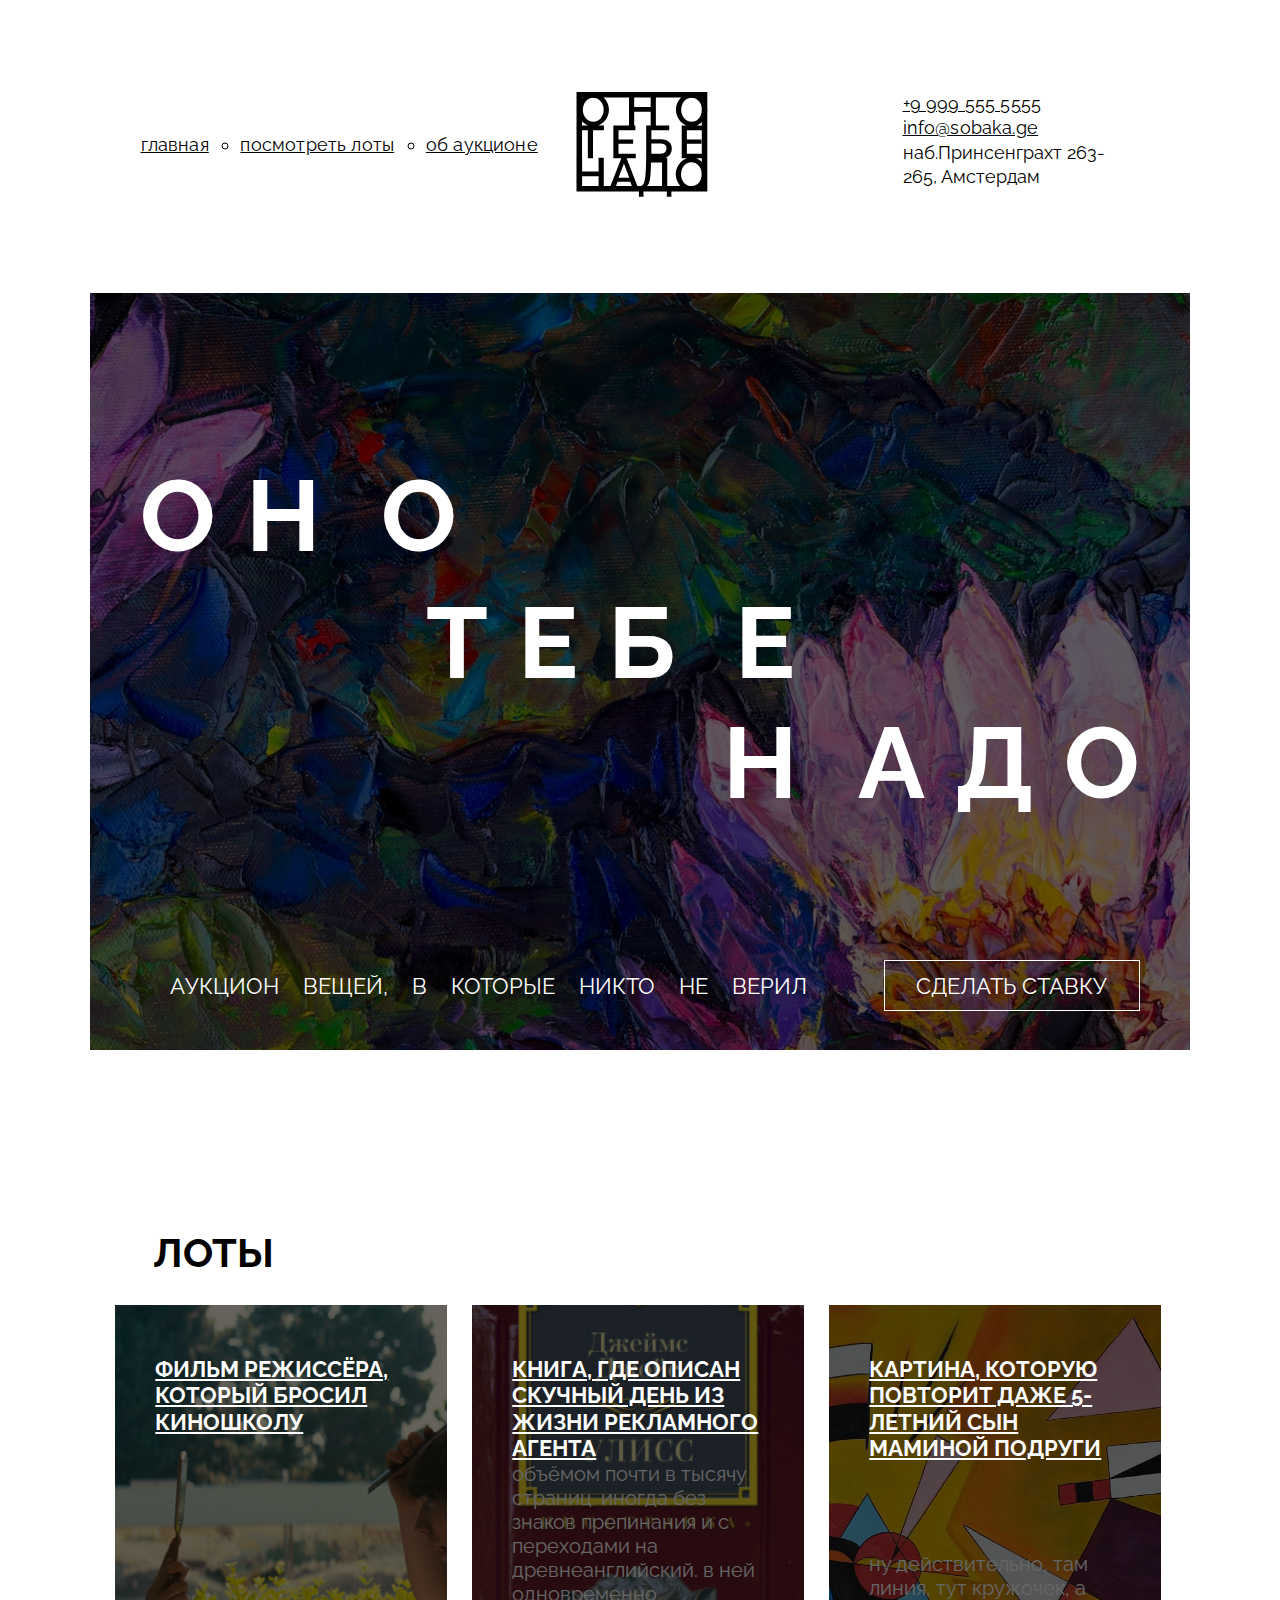
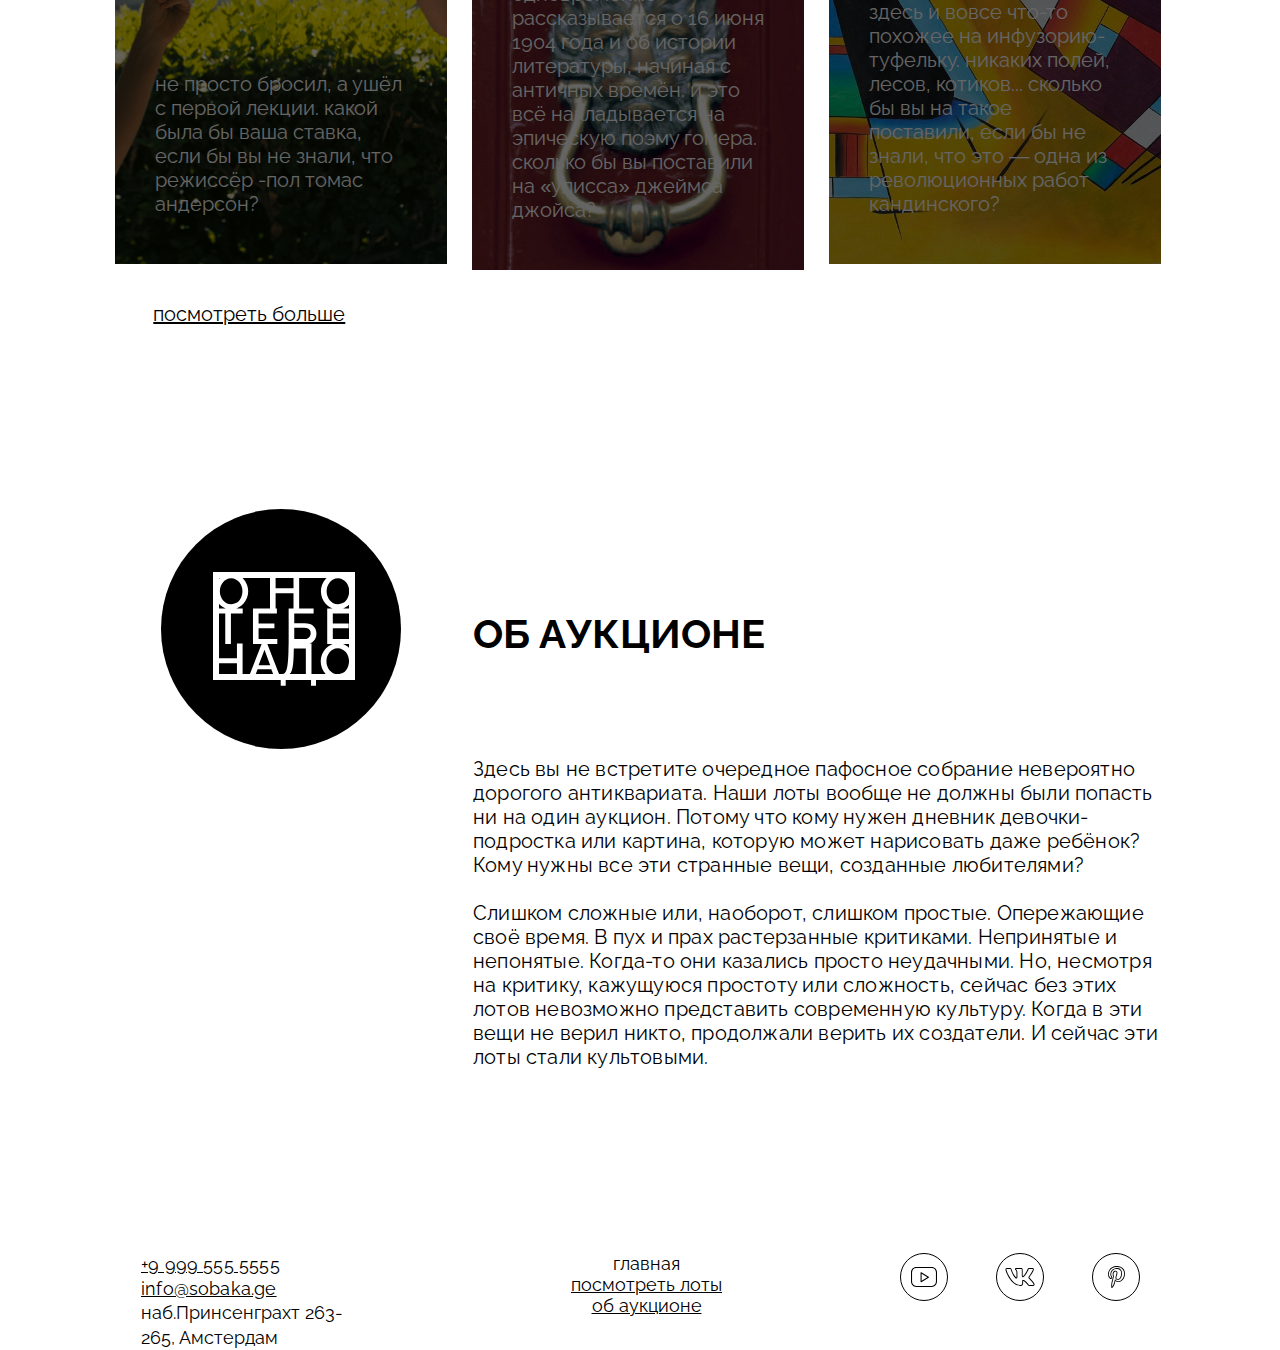
==== commit 5eeb36bd: "новые изменения" ====
--- a/index.html
+++ b/index.html
@@ -157,15 +157,15 @@
         265, Амстердам
       </address>
       <nav class="footer-menu">
-        <ul class="footer-link-list">
-          <li class="footer-link-item">
-            <a class="item-no-underline" href="#0">главная</a>
+        <ul class="footer-links-list">
+          <li class="footer-links-list-item footer-links-list-active">
+            <a class="footer-link footer-link-active">главная</a>
           </li>
-          <li class="footer-link-item">
-            <a class="item-no-underline" href="#0">посмотреть лоты</a>
+          <li class="footer-links-list-item">
+            <a href="#0" class="footer-link">посмотреть лоты</a>
           </li>
-          <li class="footer-link-item">
-            <a class="item-no-underline" href="#0">об аукционе</a>
+          <li class="footer-links-list-item">
+            <a href="#0" class="footer-link">об аукционе</a>
           </li>
         </ul>
       </nav>
--- a/styles/style.css
+++ b/styles/style.css
@@ -1,8 +1,7 @@
 .header {
-  padding: 92px 52px 96px 50.52px;
+  padding: 92px 52px 92px 50.52px;
   display: grid;
   grid-template-columns: 390px 300px 474px;
-  align-items: center;
   gap: 36px;
 }
 
@@ -17,6 +16,7 @@
   gap: 31.7px;
   letter-spacing: 0.18px;
   position: absolute;
+  text-decoration: underline;
 }
 
 .header-links-list-active {
@@ -39,21 +39,25 @@
 
 .header-menu {
   display: flex;
+  padding-top: 42px;
 }
 
 .contact-link {
   letter-spacing: 0.18px;
+  text-decoration: underline;
 }
 
 .cover {
   padding: 165px 50px 51px;
-  margin-bottom: 186px;
   position: relative;
   background-image: url(../images/cover.jpg);
   background-size: cover;
   background-repeat: no-repeat;
   background-position: center;
-  max-height: 757px;
+  height: 757px;
+  width: auto;
+
+
 }
 
 .overlay {
@@ -147,11 +151,11 @@
 }
 
 .lots {
-  margin: 0 24px;
+  padding: 0 23.3px;
 }
 
 .lots-title {
-  margin: 0 0 27px 40px;
+  padding: 179px 0 27px 40px;
   font-size: 40px;
   font-weight: 700;
   text-transform: uppercase;
@@ -159,7 +163,7 @@
 
 .list-lots {
   display: flex;
-  gap: 25px;
+  gap: 21px;
   position: relative;
   z-index: 1;
   list-style: none;
@@ -173,9 +177,8 @@
   color: white;
   font-size: 22px;
   line-height: 26.4px;
-  width: 334px;
+  width: 336px;
   min-height: 563px;
-  max-height: 563px;
   position: relative;
   background-position: center;
   background-size: cover;
@@ -290,6 +293,18 @@
 padding-left: 50px;
 }
 
+.footer-link {
+  text-decoration: underline;
+}
+
+.footer-link-active { 
+  text-decoration: none;
+}
+
+.footer-links-list-item {
+  list-style: none;
+}
+
 .logo-menu {
   display: flex;
   gap: 48px;
@@ -306,3 +321,6 @@
   align-self: start;
   padding-left: 0;
 }
+
+
+
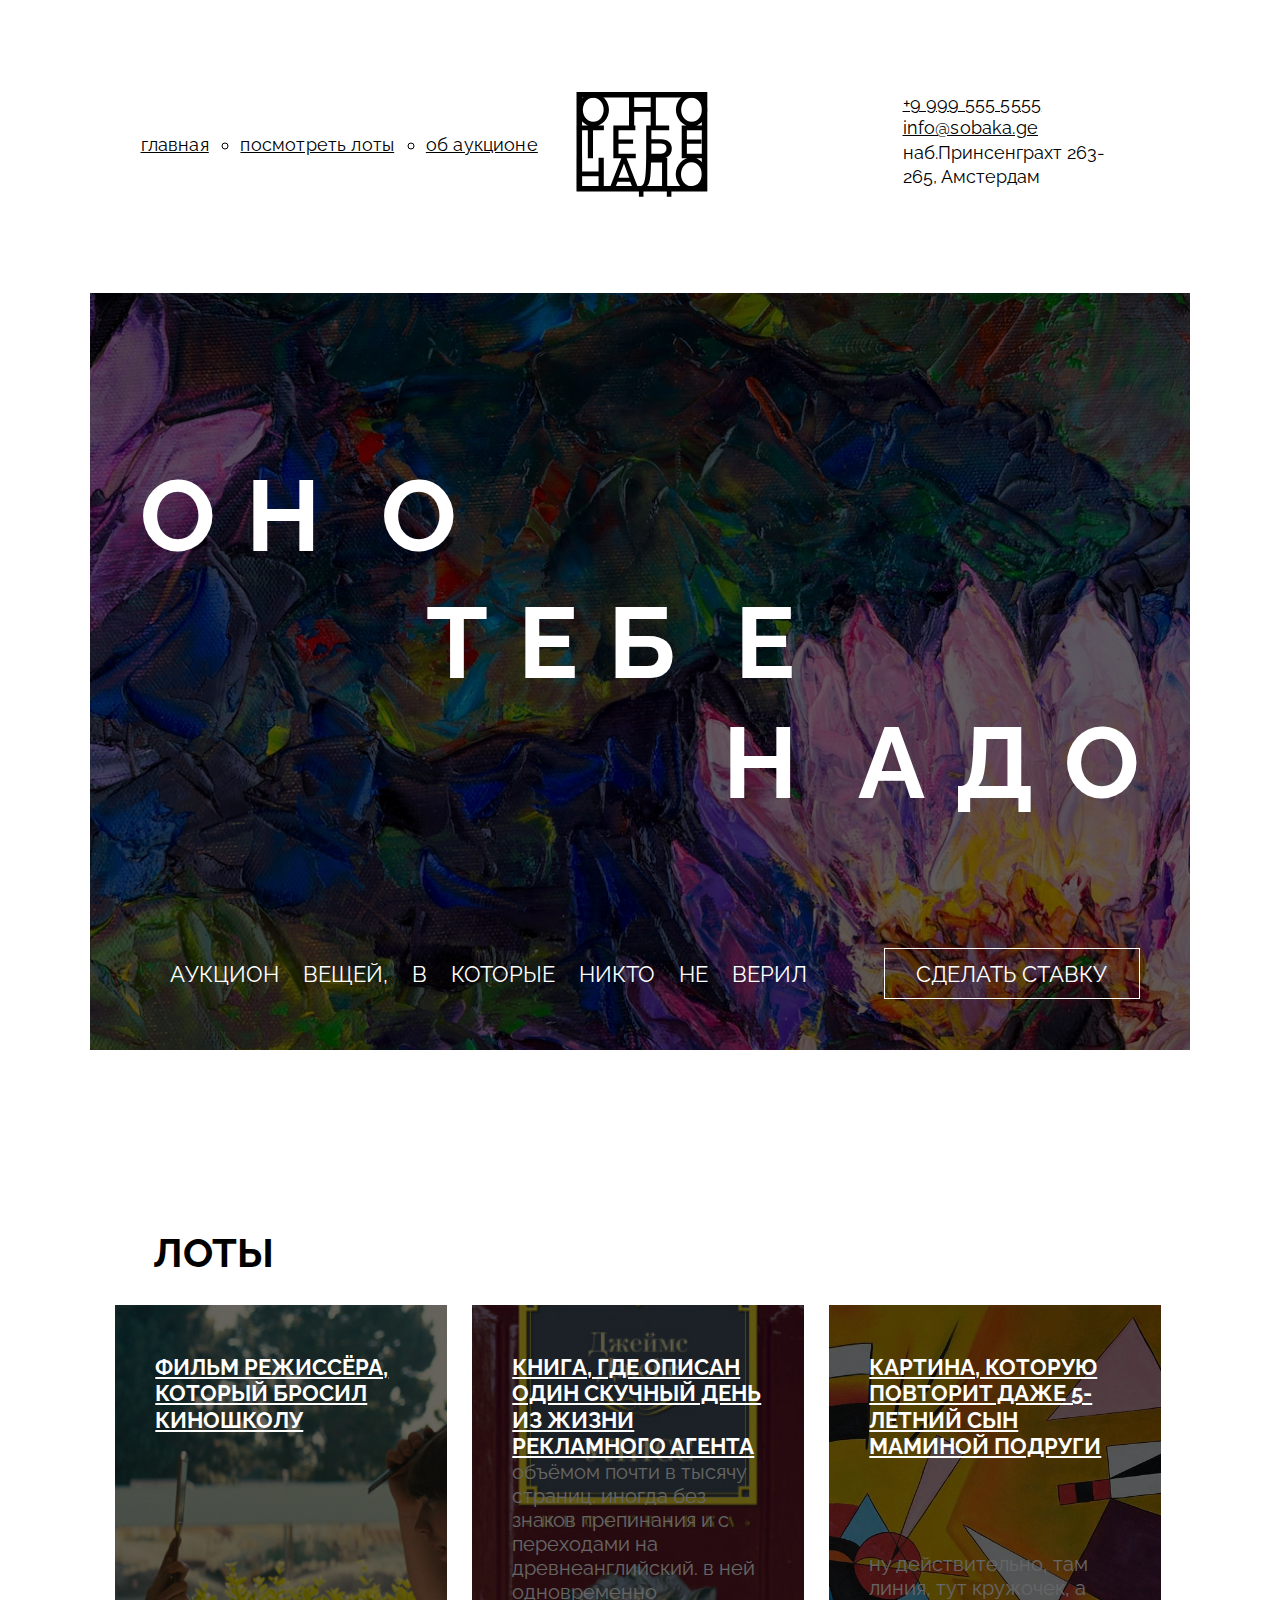
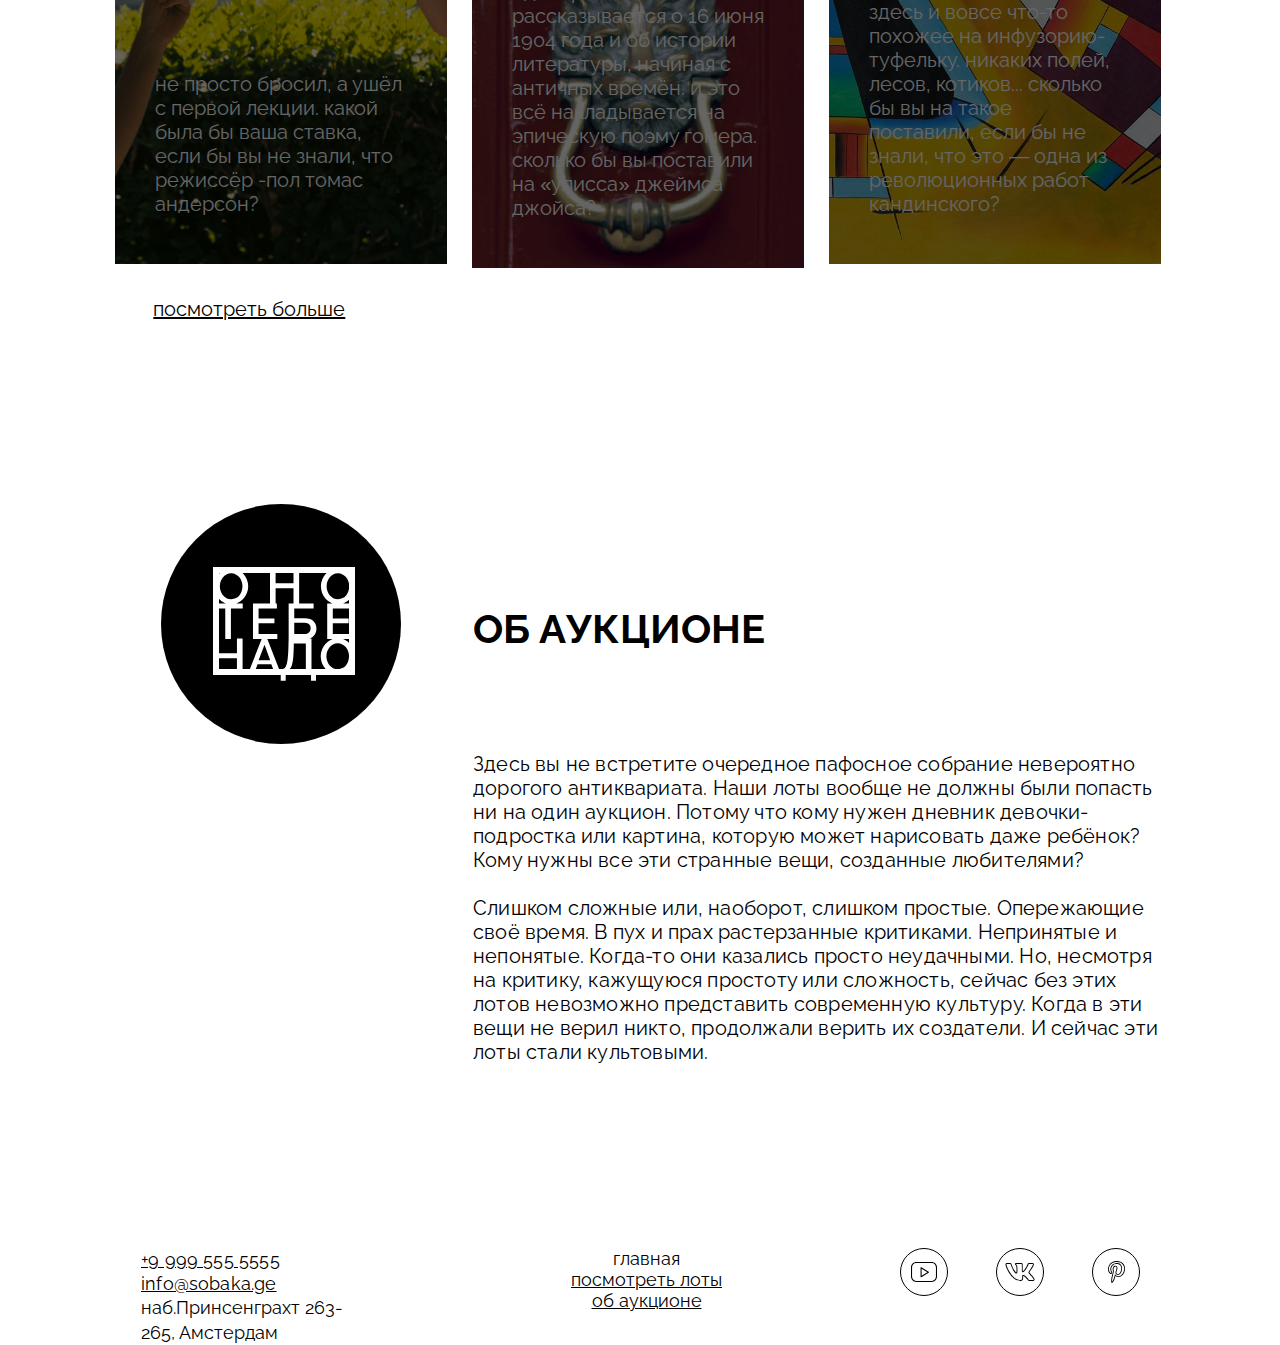
==== commit 46c3c38c: "новое" ====
--- a/index.html
+++ b/index.html
@@ -86,7 +86,7 @@
               <article class="card card-book">
                 <div class="overlay"></div>
                 <h3 class="card-title">
-                  Книга, где описан скучный день из жизни рекламного агента
+                  Книга, где описан один скучный день из жизни рекламного агента
                 </h3>
                 <p class="card-text">
                   Объёмом почти в тысячу страниц. Иногда без знаков препинания и
--- a/styles/style.css
+++ b/styles/style.css
@@ -83,7 +83,7 @@
 }
 
 .cover-description {
-  padding-top: 147px;
+  padding-top: 135px;
   display: flex;
   flex-direction: row;
   align-items: center;
@@ -197,7 +197,9 @@
   line-height: 26.4px;
   display: flex;
   flex-wrap: no-wrap;
-  margin-top: 51px;
+  padding-top: 49px;
+  font-weight: 700;
+  text-transform: uppercase;
 }
 
 .card-text {
@@ -223,7 +225,7 @@
 
 .more-link {
   display: block;
-  margin: 30px 0 148px 40px;
+  margin: 27px 0 148px 40px;
   font-size: 20px;
   text-decoration: underline;
 }
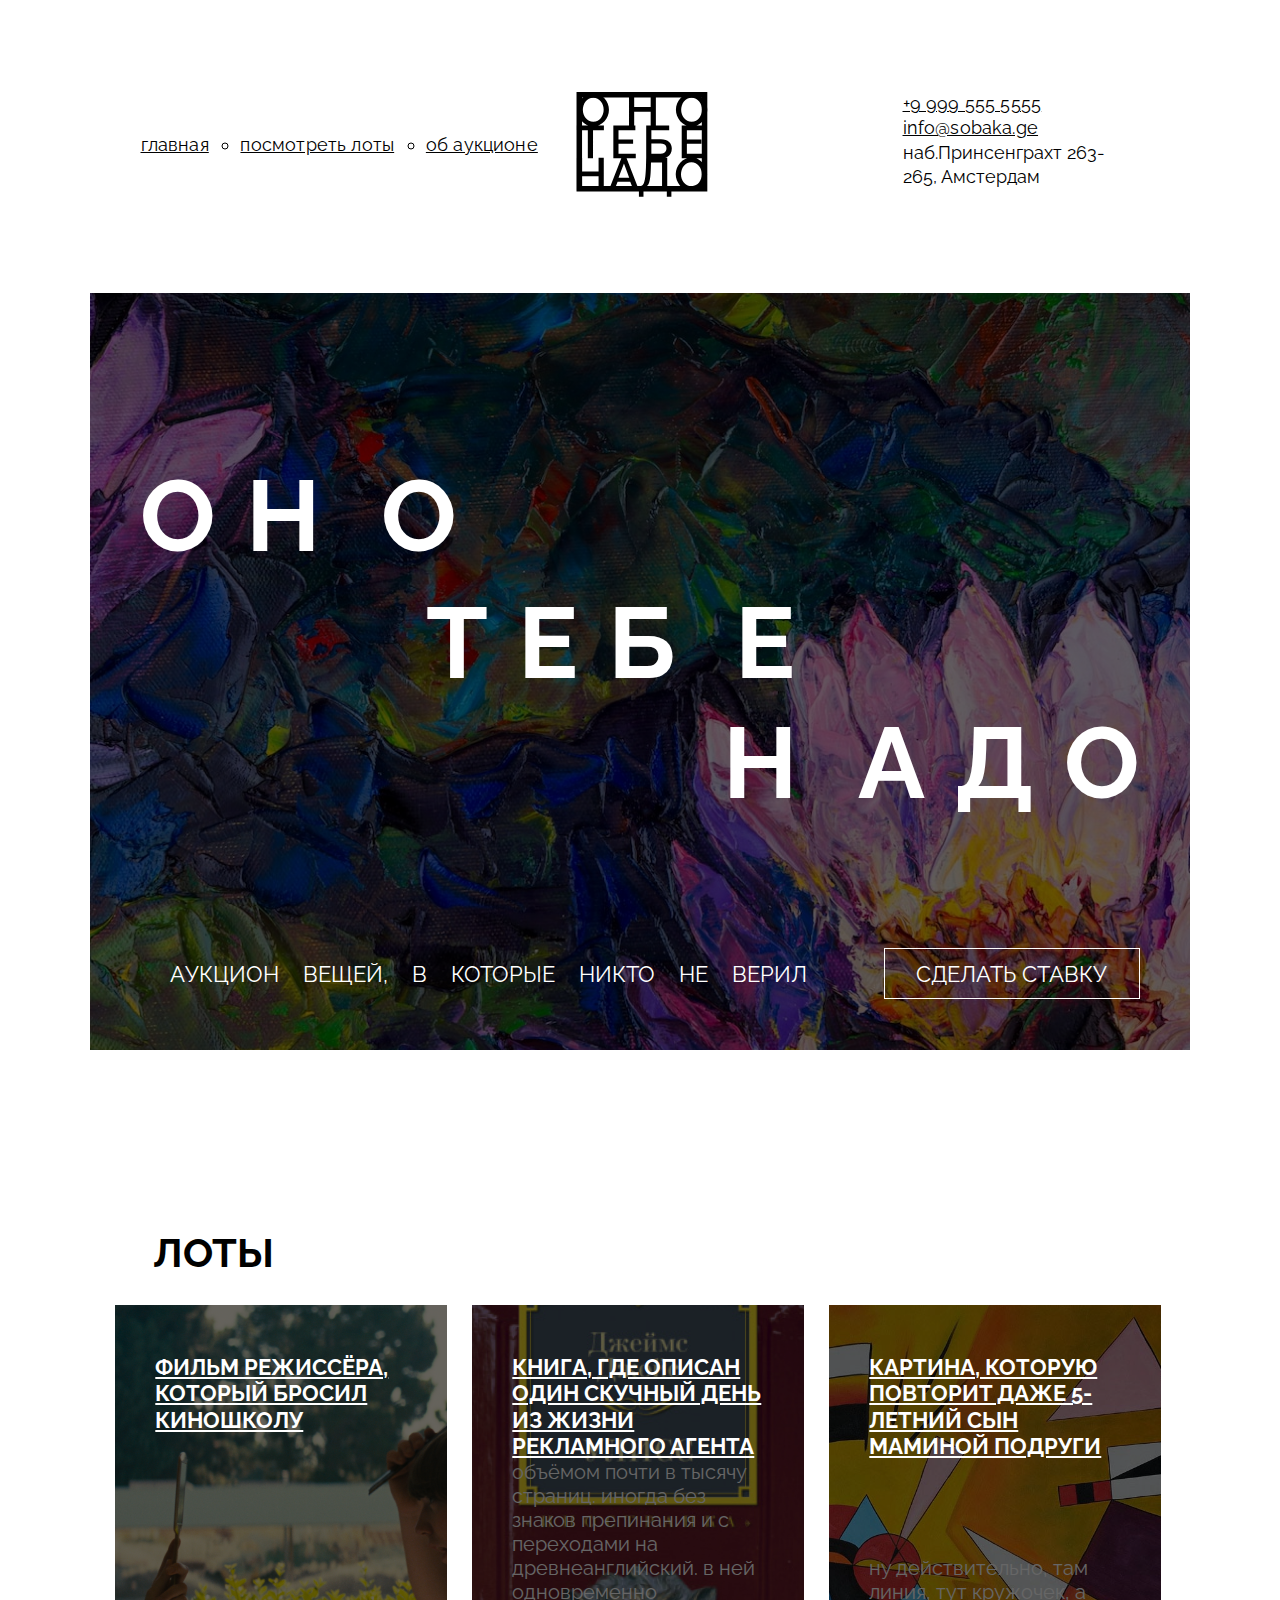
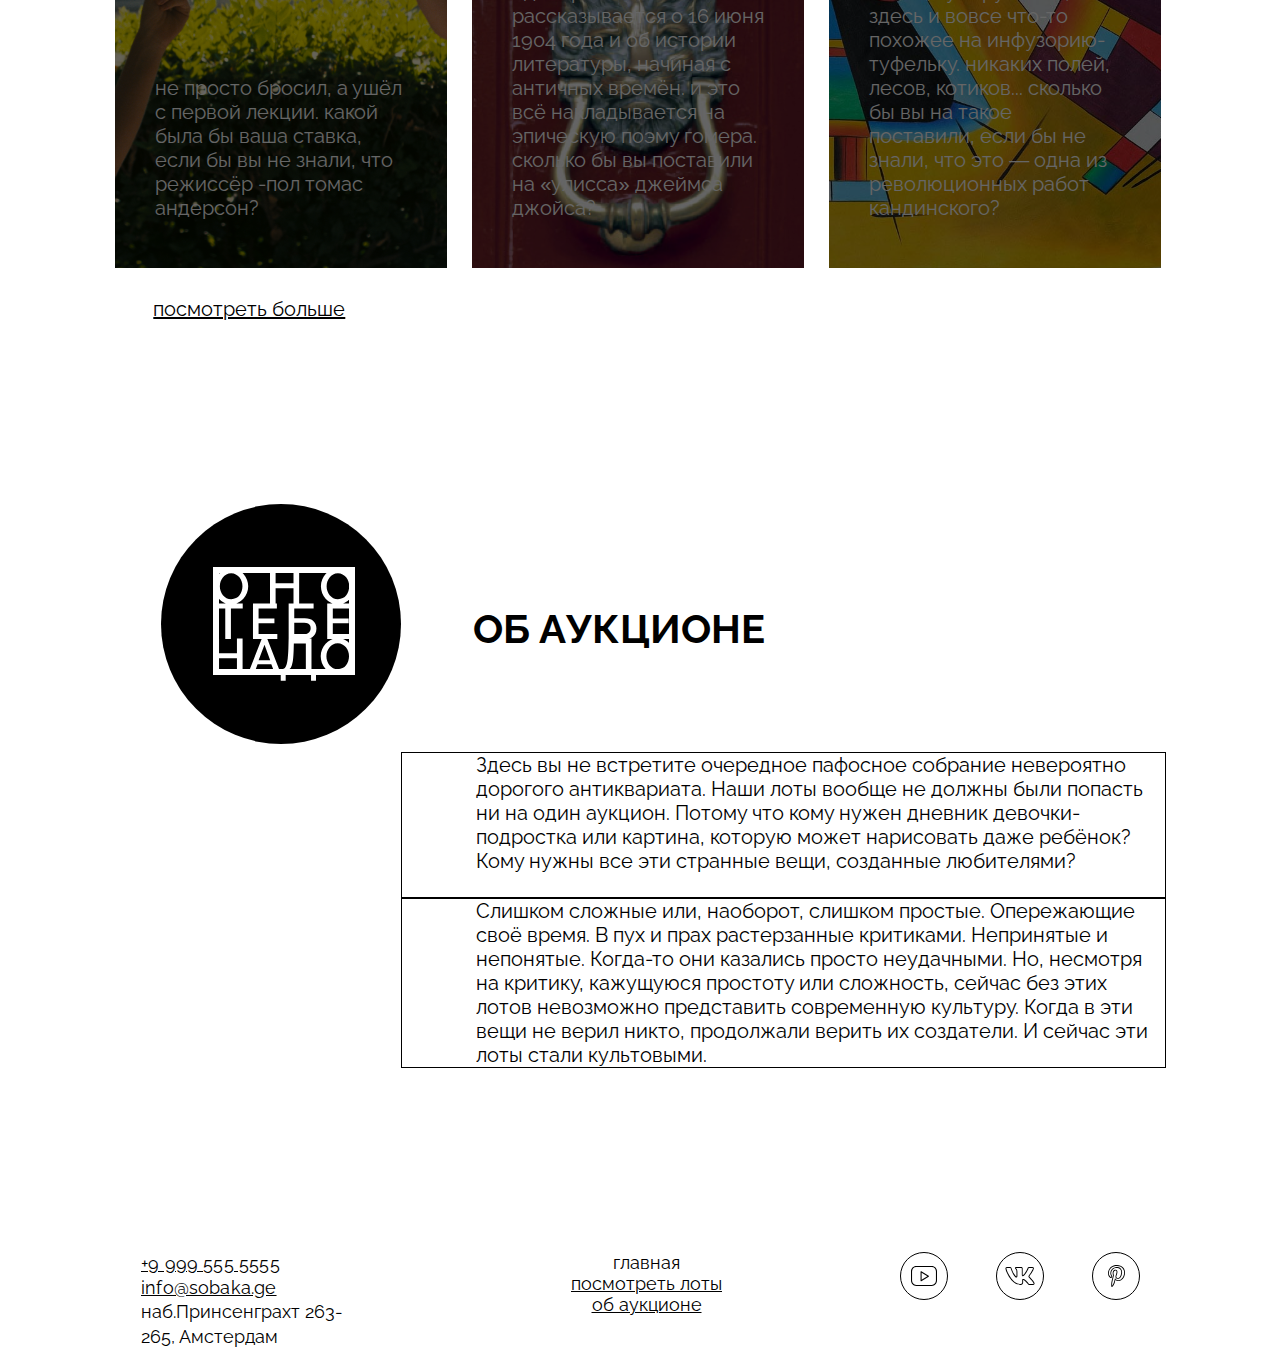
==== commit cb7c0cc1: "авто" ====
--- a/index.html
+++ b/index.html
@@ -140,8 +140,8 @@
               Слишком сложные или, наоборот, слишком простые. Опережающие своё
               время. В пух и прах растерзанные критиками. Непринятые и
               непонятые. Когда-то они казались просто неудачными. Но, несмотря
-              на критику, кажущуюся простоту или сложность, сейчас без этих
-              лотов невозможно представить современную культуру. Когда в эти
+              на критику, кажущуюся простоту или сложность, сейчас без этих лотов невозможно 
+              представить современную культуру. Когда в эти
               вещи не верил никто, продолжали верить их создатели. И сейчас эти
               лоты стали культовыми.
             </p>
--- a/styles/style.css
+++ b/styles/style.css
@@ -56,8 +56,6 @@
   background-position: center;
   height: 757px;
   width: auto;
-
-
 }
 
 .overlay {
@@ -178,7 +176,6 @@
   font-size: 22px;
   line-height: 26.4px;
   width: 336px;
-  min-height: 563px;
   position: relative;
   background-position: center;
   background-size: cover;
@@ -186,6 +183,7 @@
   text-transform: uppercase;
   padding: 0 40px 48px 40px;
   justify-content: space-between;
+  height: 100%;
 }
 
 .card-title {
@@ -264,12 +262,13 @@
 }
 
 .about-text {
-  padding: 0 0 24px 72px;
+  border: 1px solid black;
+  padding: 0 17px 24px 74px;
   display: flex;
   font-size: 20px;
   line-height: 24px;
   gap: 26px;
-  letter-spacing: 0.2px;
+  text-align: left;
 }
 
 p:last-child {
